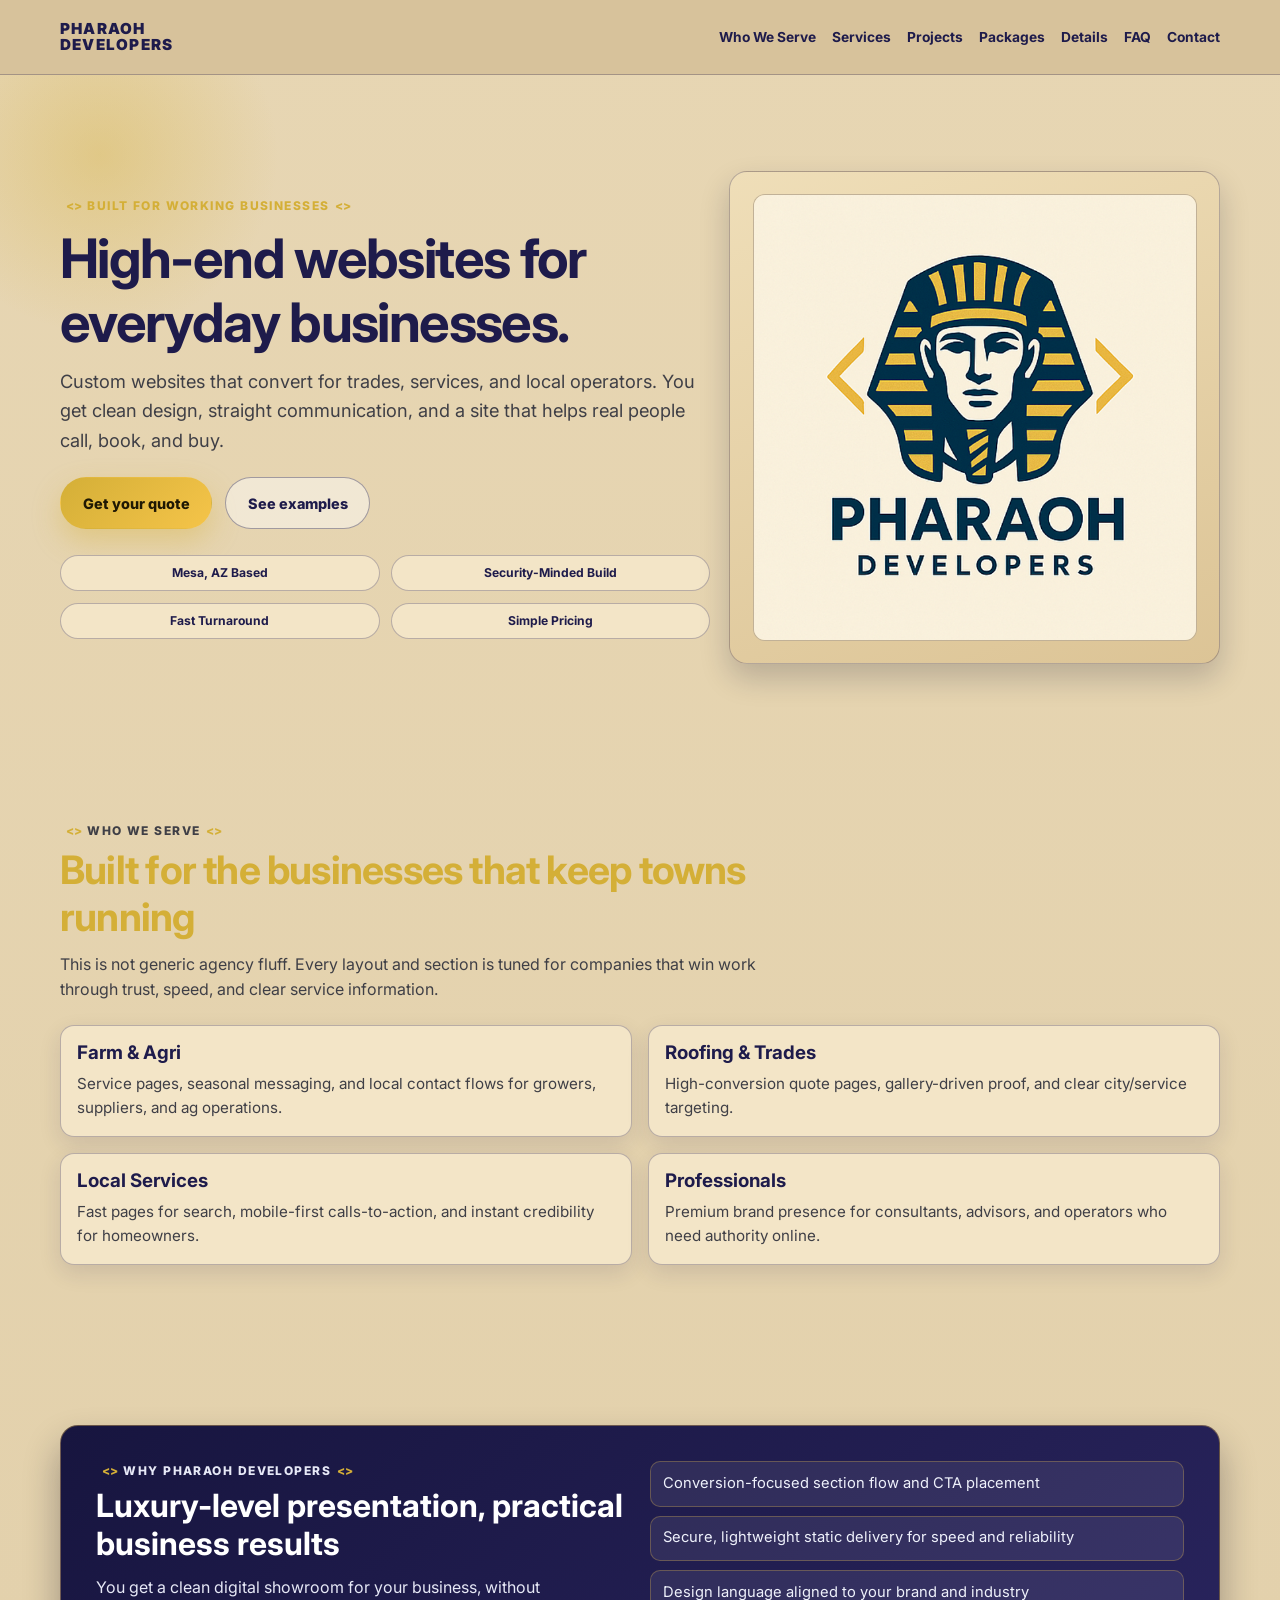
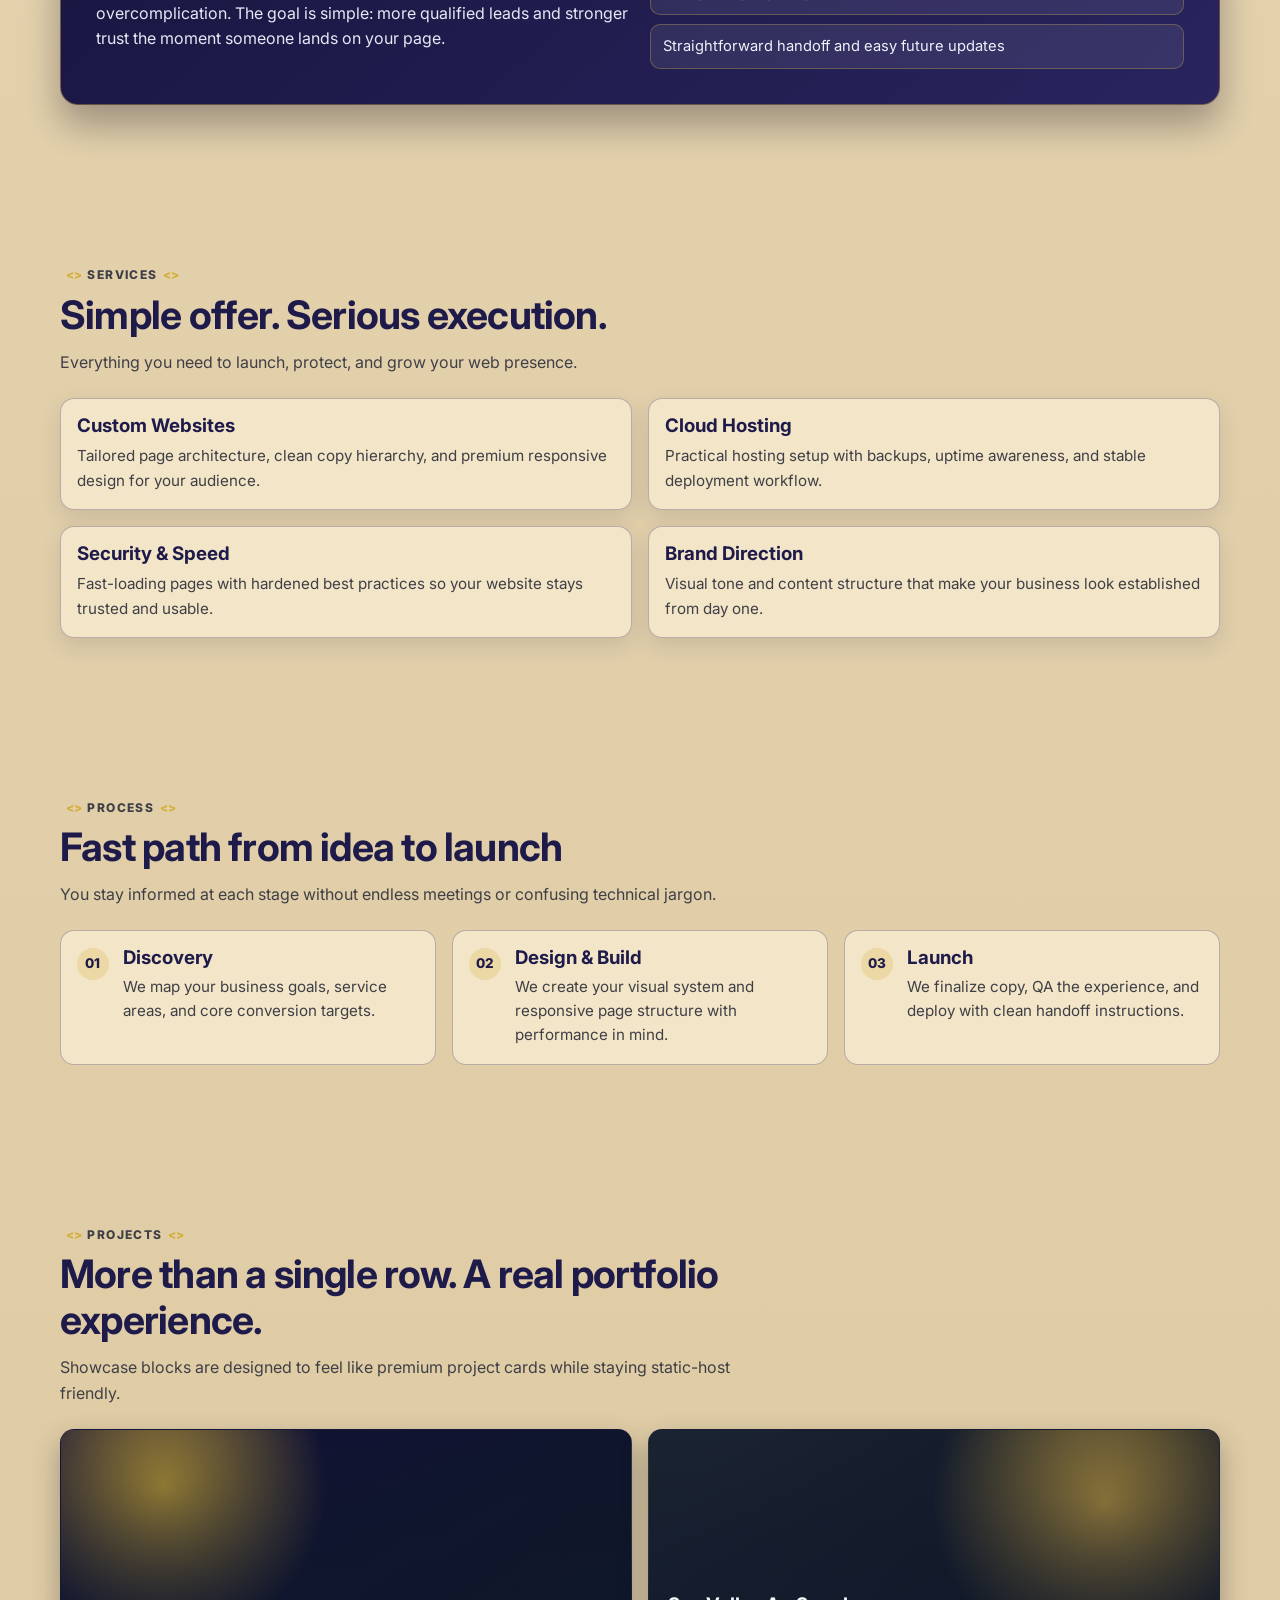
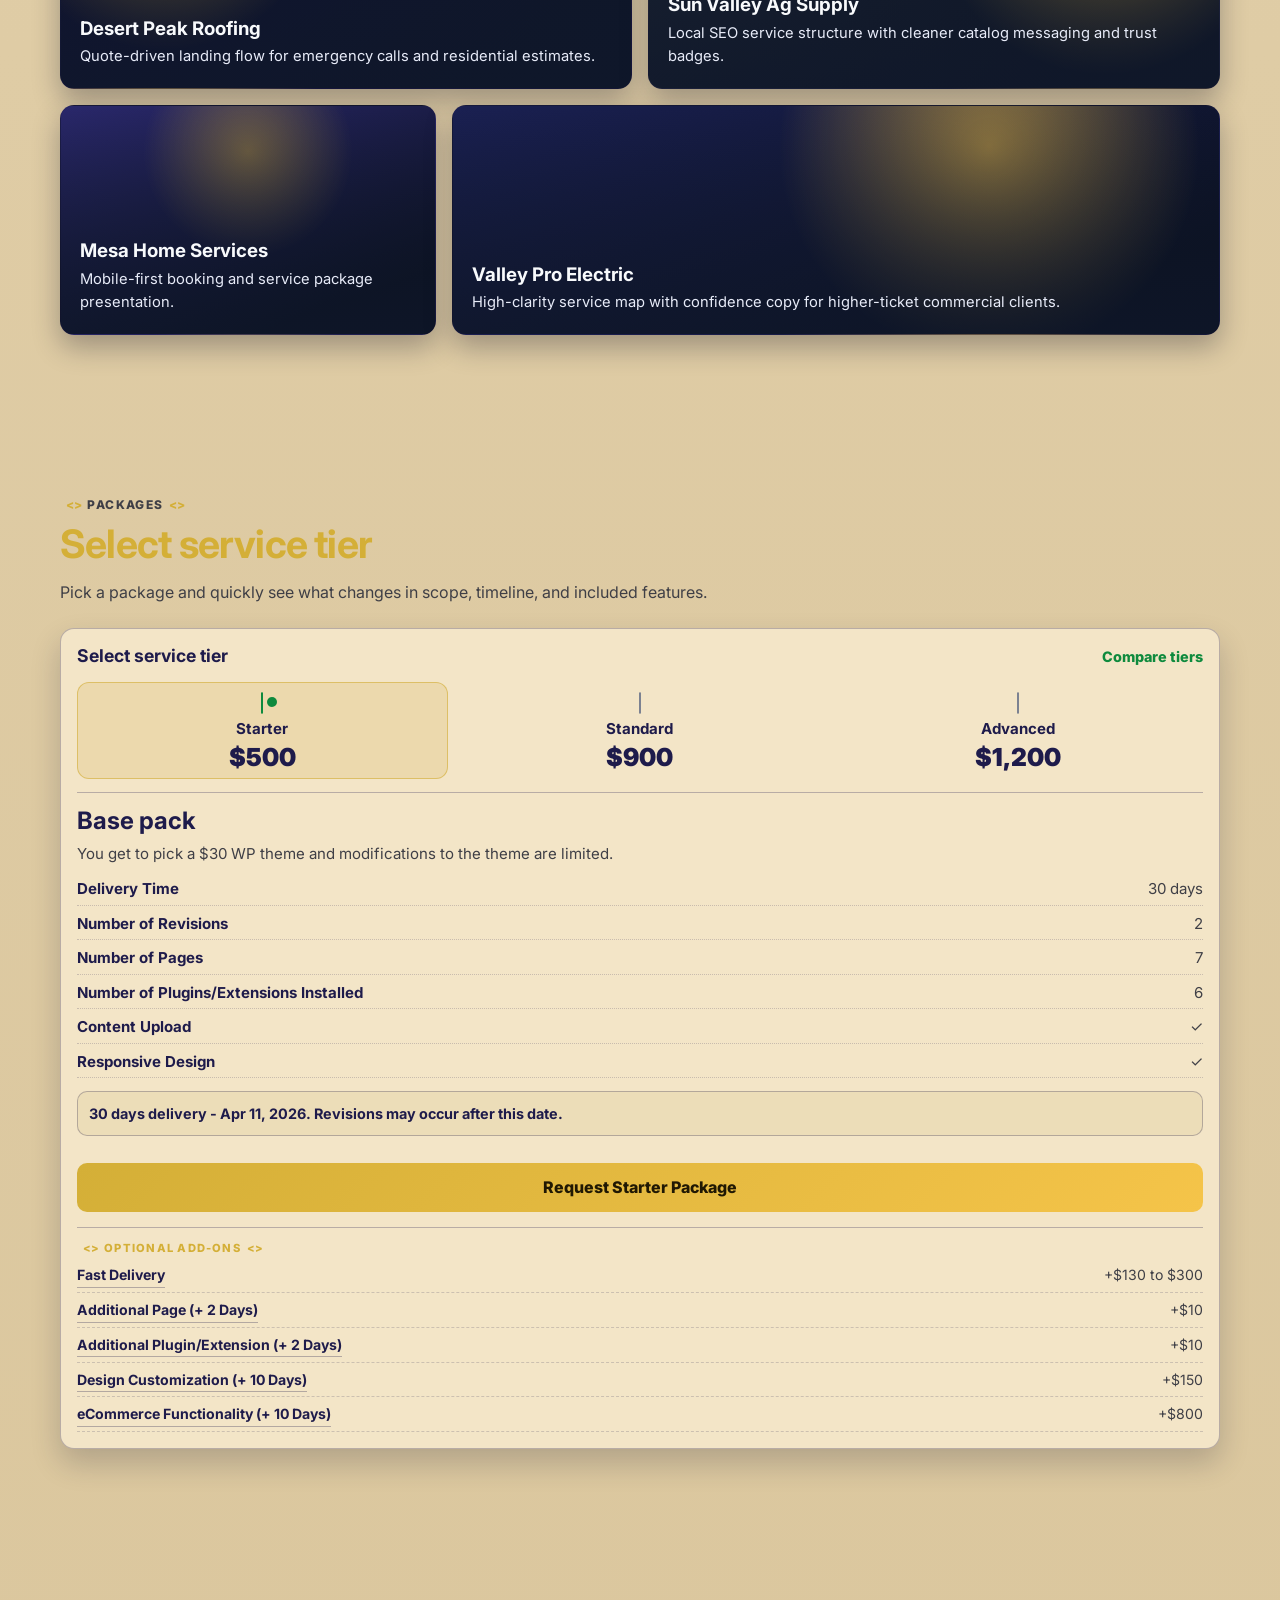
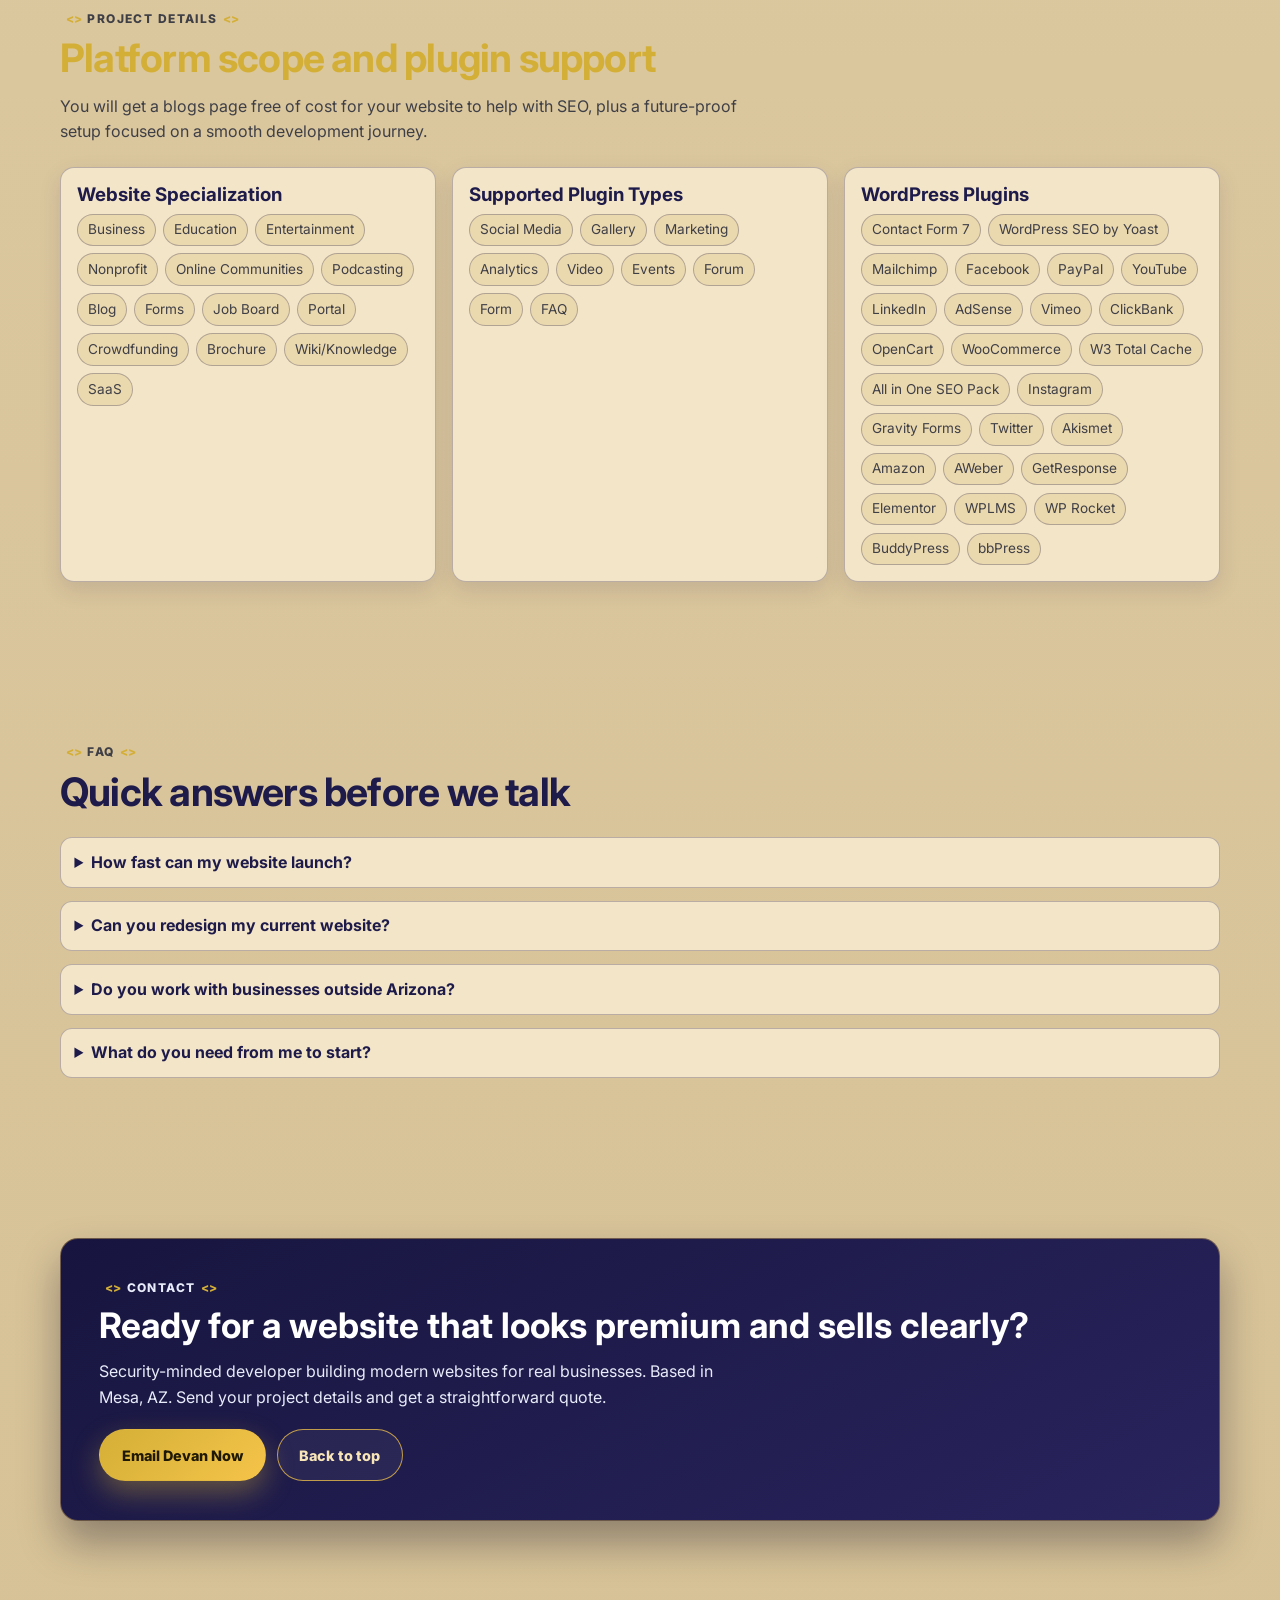
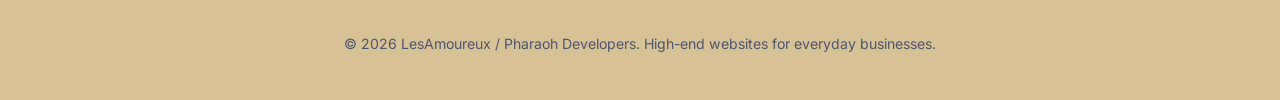
==== index.html @ 6e8f8499 "Add files via upload" ====
<!DOCTYPE html>
<html lang="en">
<head>
  <meta charset="UTF-8" />
  <meta name="viewport" content="width=device-width, initial-scale=1" />
  <title>Pharaoh Developers | High-End Websites for Everyday Businesses</title>
  <meta
    name="description"
    content="Pharaoh Developers builds secure, modern, conversion-focused websites for trades, services, and local businesses."
  />
  <link rel="preconnect" href="https://fonts.googleapis.com" />
  <link rel="preconnect" href="https://fonts.gstatic.com" crossorigin />
  <link
    href="https://fonts.googleapis.com/css2?family=Inter:wght@400;500;600;700;800;900&display=swap"
    rel="stylesheet"
  />
  <style>
    :root {
      --navy: #1e1b4b;
      --navy-2: #2a2566;
      --gold: #d4af37;
      --gold-2: #f5c449;
      --sand: #e7d6b3;
      --sand-2: #d7c297;
      --card: #f3e5c7;
      --ink: #111111;
      --muted: #3f3f46;
      --line: rgba(30, 27, 75, 0.28);
      --ok: #0e8a3d;
      --radius: 14px;
      --shadow: 0 14px 30px rgba(12, 16, 44, 0.2);
    }

    * { box-sizing: border-box; }
    html { scroll-behavior: smooth; }
    body {
      margin: 0;
      font-family: "Inter", system-ui, -apple-system, BlinkMacSystemFont, "Segoe UI", sans-serif;
      color: var(--ink);
      background: linear-gradient(180deg, var(--sand) 0%, var(--sand-2) 100%);
      line-height: 1.6;
    }
    img { max-width: 100%; display: block; }
    .container { width: min(1160px, calc(100% - 2rem)); margin-inline: auto; }

    .site-header {
      position: sticky;
      top: 0;
      z-index: 30;
      border-bottom: 1px solid var(--line);
      background: rgba(214, 193, 154, 0.95);
      backdrop-filter: blur(8px);
    }
    .nav-wrap {
      min-height: 74px;
      display: flex;
      align-items: center;
      justify-content: space-between;
      gap: 1rem;
    }
    .brand {
      text-decoration: none;
      color: var(--navy);
      font-weight: 900;
      letter-spacing: 0.08em;
      text-transform: uppercase;
      line-height: 1.05;
      font-size: 0.95rem;
    }
    .nav-links {
      display: flex;
      flex-wrap: wrap;
      align-items: center;
      gap: 1rem;
    }
    .nav-links a {
      text-decoration: none;
      color: var(--navy);
      font-weight: 700;
      font-size: 0.86rem;
      transition: color 200ms ease;
    }
    .nav-links a:hover,
    .nav-links a:focus-visible { color: var(--gold); }

    section { padding: clamp(2.8rem, 7vw, 5rem) 0; }
    .eyebrow {
      margin: 0;
      color: var(--gold);
      font-weight: 800;
      letter-spacing: 0.12em;
      text-transform: uppercase;
      font-size: 0.75rem;
    }
    .eyebrow::before,
    .eyebrow::after {
      content: "<>";
      color: var(--gold);
      margin: 0 0.35rem;
      letter-spacing: 0;
    }
    h1, h2, h3, h4 { margin-top: 0; line-height: 1.18; }

    .hero {
      position: relative;
      overflow: clip;
      padding-top: clamp(3rem, 8vw, 6rem);
      padding-bottom: clamp(2rem, 6vw, 4.8rem);
    }
    .hero::before {
      content: "";
      position: absolute;
      width: 360px;
      height: 360px;
      left: -80px;
      top: -100px;
      border-radius: 999px;
      background: radial-gradient(circle, rgba(212, 175, 55, 0.35), transparent 70%);
      pointer-events: none;
      z-index: 0;
    }
    .hero-grid {
      position: relative;
      z-index: 1;
      display: grid;
      gap: 1.2rem;
      align-items: center;
    }
    .hero h1 {
      margin: 0.7rem 0 0.8rem;
      color: var(--navy);
      font-size: clamp(2rem, 6vw, 3.4rem);
      letter-spacing: -0.03em;
    }
    .lead {
      margin: 0;
      color: var(--muted);
      max-width: 64ch;
      font-size: clamp(1rem, 2.4vw, 1.14rem);
    }
    .hero-actions { margin-top: 1.4rem; display: flex; flex-wrap: wrap; gap: 0.8rem; }
    .btn {
      text-decoration: none;
      border-radius: 999px;
      border: 1px solid transparent;
      padding: 0.84rem 1.35rem;
      font-size: 0.9rem;
      font-weight: 800;
      display: inline-flex;
      align-items: center;
      justify-content: center;
      transition: transform 200ms ease, box-shadow 200ms ease, color 200ms ease, background 200ms ease;
    }
    .btn-gold {
      background: linear-gradient(135deg, var(--gold), var(--gold-2));
      color: #1f1803;
      box-shadow: 0 12px 28px rgba(212, 175, 55, 0.38);
    }
    .btn-gold:hover,
    .btn-gold:focus-visible { transform: translateY(-2px); }
    .btn-ghost {
      border-color: rgba(30, 27, 75, 0.38);
      color: var(--navy);
      background: rgba(255, 255, 255, 0.45);
    }
    .btn-ghost:hover,
    .btn-ghost:focus-visible { background: var(--navy); color: #fff; transform: translateY(-2px); }

    .hero-card {
      background: linear-gradient(160deg, #efdeb8 0%, #dcc496 100%);
      border: 1px solid var(--line);
      border-radius: calc(var(--radius) + 4px);
      box-shadow: var(--shadow);
      padding: clamp(1rem, 3vw, 1.4rem);
    }
    .hero-logo {
      border-radius: 12px;
      border: 1px solid rgba(30, 27, 75, 0.2);
      background: #ead7aa;
      width: min(100%, 500px);
      margin-inline: auto;
    }
    .hero-trust {
      margin-top: 1.6rem;
      display: grid;
      gap: 0.7rem;
      grid-template-columns: repeat(2, minmax(0, 1fr));
    }
    .trust-pill {
      background: var(--card);
      border: 1px solid var(--line);
      border-radius: 999px;
      color: var(--navy);
      font-size: 0.76rem;
      font-weight: 700;
      text-align: center;
      padding: 0.48rem 0.72rem;
    }

    .section-head { max-width: 72ch; margin-bottom: 1.4rem; }
    .section-head h2 {
      margin: 0.45rem 0 0.75rem;
      color: var(--navy);
      letter-spacing: -0.02em;
      font-size: clamp(1.6rem, 4.6vw, 2.45rem);
    }
    .section-head p { margin: 0; color: var(--muted); }
    #serve .section-head h2,
    #packages .section-head h2,
    #project-details .section-head h2 { color: var(--gold); }

    .checker, .alt-grid, .project-detail-grid { display: grid; gap: 1rem; }
    .checker-card, .alt-card, .detail-card {
      background: var(--card);
      border: 1px solid var(--line);
      border-radius: var(--radius);
      padding: 1rem;
      box-shadow: 0 8px 22px rgba(30, 27, 75, 0.12);
    }
    .checker-card h3, .alt-card h3, .detail-card h3 { margin: 0 0 0.45rem; color: var(--navy); }
    .checker-card p, .alt-card p { margin: 0; color: var(--muted); font-size: 0.95rem; }

    .split-band {
      border-radius: calc(var(--radius) + 4px);
      border: 1px solid rgba(245, 196, 73, 0.35);
      background: linear-gradient(140deg, #17153f 0%, #29245d 100%);
      color: #eef1fb;
      box-shadow: 0 20px 36px rgba(8, 10, 31, 0.32);
      padding: clamp(1.2rem, 4.5vw, 2.2rem);
    }
    .split-grid { display: grid; gap: 1.3rem; align-items: start; }
    .split-band h2 { margin: 0.42rem 0 0.78rem; color: #fff; font-size: clamp(1.4rem, 4vw, 2rem); }
    .split-band p { margin: 0; color: #e6e8f6; }
    .feature-list { list-style: none; margin: 0; padding: 0; display: grid; gap: 0.55rem; }
    .feature-list li {
      border: 1px solid rgba(245, 196, 73, 0.28);
      border-radius: 10px;
      background: rgba(255, 255, 255, 0.08);
      padding: 0.62rem 0.74rem;
      font-size: 0.92rem;
    }

    .timeline { list-style: none; margin: 0; padding: 0; display: grid; gap: 1rem; }
    .timeline li {
      background: var(--card);
      border: 1px solid var(--line);
      border-radius: var(--radius);
      padding: 1rem;
      display: grid;
      grid-template-columns: auto 1fr;
      gap: 0.85rem;
    }
    .step {
      width: 2rem;
      height: 2rem;
      border-radius: 999px;
      background: rgba(212, 175, 55, 0.24);
      color: var(--navy);
      font-size: 0.84rem;
      font-weight: 800;
      display: inline-flex;
      align-items: center;
      justify-content: center;
      margin-top: 0.05rem;
    }
    .timeline h3 { margin: 0 0 0.32rem; color: var(--navy); }
    .timeline p { margin: 0; color: var(--muted); font-size: 0.95rem; }

    .mosaic { display: grid; gap: 1rem; }
    .tile {
      border: 1px solid rgba(30, 27, 75, 0.3);
      border-radius: var(--radius);
      min-height: 220px;
      padding: 1.2rem;
      display: flex;
      align-items: flex-end;
      position: relative;
      overflow: hidden;
      box-shadow: 0 12px 28px rgba(7, 10, 32, 0.3);
    }
    .tile::before {
      content: "";
      position: absolute;
      inset: 0;
      background: linear-gradient(180deg, rgba(0, 0, 0, 0.03), rgba(15, 23, 42, 0.72));
    }
    .tile-content { position: relative; z-index: 1; color: #f8fafc; }
    .tile h3 { margin: 0 0 0.35rem; }
    .tile p { margin: 0; color: #e7ebf8; font-size: 0.92rem; }
    .tile-link {
      color: inherit;
      text-decoration: none;
      display: block;
      width: 100%;
    }
    .tile-a { background: radial-gradient(circle at 18% 22%, rgba(212, 175, 55, 0.78), transparent 32%), linear-gradient(145deg, #13123a 0%, #0f172a 82%); }
    .tile-b { background: radial-gradient(circle at 80% 28%, rgba(245, 196, 73, 0.65), transparent 35%), linear-gradient(120deg, #1b2433 10%, #111827 80%); }
    .tile-c { background: radial-gradient(circle at 50% 20%, rgba(212, 175, 55, 0.48), transparent 40%), linear-gradient(160deg, #2b296f 0%, #0b1120 82%); }
    .tile-d { background: radial-gradient(circle at 70% 18%, rgba(245, 196, 73, 0.58), transparent 37%), linear-gradient(160deg, #1b2155 0%, #0b1120 82%); }

    .package-selector {
      margin-top: 1rem;
      background: var(--card);
      border: 1px solid var(--line);
      border-radius: var(--radius);
      box-shadow: var(--shadow);
      padding: 1rem;
    }
    .package-selector input[type="radio"] { position: absolute; opacity: 0; pointer-events: none; }
    .ps-head {
      display: flex;
      align-items: center;
      justify-content: space-between;
      gap: 0.5rem;
      margin-bottom: 0.88rem;
    }
    .ps-head h3 { margin: 0; color: var(--navy); font-size: 1.1rem; }
    .ps-head span { color: var(--ok); font-weight: 800; font-size: 0.9rem; }
    .ps-tiers {
      display: grid;
      grid-template-columns: repeat(3, minmax(0, 1fr));
      gap: 0.45rem;
      border-bottom: 1px solid var(--line);
      padding-bottom: 0.86rem;
      margin-bottom: 0.86rem;
    }
    .ps-tier {
      text-align: center;
      border: 1px solid transparent;
      border-radius: 12px;
      padding: 0.52rem 0.35rem;
      cursor: pointer;
    }
    .ps-dot {
      width: 22px;
      height: 22px;
      border-radius: 999px;
      border: 1.5px solid #7c8291;
      margin: 0 auto 0.35rem;
      position: relative;
    }
    .ps-name { display: block; color: var(--navy); font-size: 0.94rem; font-weight: 700; }
    .ps-price { display: block; margin-top: 0.24rem; color: var(--navy); font-size: 1.55rem; line-height: 1; font-weight: 900; }
    #p-starter:checked ~ .ps-tiers label[for="p-starter"],
    #p-standard:checked ~ .ps-tiers label[for="p-standard"],
    #p-advanced:checked ~ .ps-tiers label[for="p-advanced"] {
      border-color: rgba(212, 175, 55, 0.6);
      background: #ecd9ad;
    }
    #p-starter:checked ~ .ps-tiers label[for="p-starter"] .ps-dot,
    #p-standard:checked ~ .ps-tiers label[for="p-standard"] .ps-dot,
    #p-advanced:checked ~ .ps-tiers label[for="p-advanced"] .ps-dot { border-color: var(--ok); }
    #p-starter:checked ~ .ps-tiers label[for="p-starter"] .ps-dot::after,
    #p-standard:checked ~ .ps-tiers label[for="p-standard"] .ps-dot::after,
    #p-advanced:checked ~ .ps-tiers label[for="p-advanced"] .ps-dot::after {
      content: "";
      width: 10px;
      height: 10px;
      border-radius: 999px;
      background: var(--ok);
      position: absolute;
      top: 4.3px;
      left: 4.3px;
    }
    .ps-pack { display: none; }
    #p-starter:checked ~ .ps-packs .ps-starter,
    #p-standard:checked ~ .ps-packs .ps-standard,
    #p-advanced:checked ~ .ps-packs .ps-advanced { display: block; }
    .ps-pack h4 { margin: 0 0 0.4rem; color: var(--navy); font-size: 1.5rem; }
    .ps-intro { margin: 0 0 0.7rem; color: var(--muted); font-size: 0.94rem; }
    .ps-lines { list-style: none; margin: 0; padding: 0; display: grid; gap: 0.35rem; }
    .ps-lines li {
      display: flex;
      justify-content: space-between;
      gap: 0.5rem;
      border-bottom: 1px dotted rgba(30, 27, 75, 0.2);
      padding-bottom: 0.24rem;
      color: var(--muted);
      font-size: 0.94rem;
    }
    .ps-lines strong { color: var(--navy); font-weight: 700; }
    .ps-delivery {
      margin-top: 0.8rem;
      border: 1px solid var(--line);
      border-radius: 10px;
      padding: 0.62rem 0.7rem;
      background: #ecddb8;
      color: var(--navy);
      font-size: 0.9rem;
      font-weight: 700;
    }
    .ps-btn {
      margin-top: 0.8rem;
      width: 100%;
      border-radius: 10px;
      padding: 0.72rem;
      text-decoration: none;
      display: inline-flex;
      align-items: center;
      justify-content: center;
      background: linear-gradient(135deg, var(--gold), var(--gold-2));
      color: #201803;
      font-size: 1rem;
      font-weight: 800;
    }
    .ps-addons { margin-top: 0.95rem; border-top: 1px solid var(--line); padding-top: 0.75rem; }
    .ps-addons .eyebrow { font-size: 0.7rem; letter-spacing: 0.11em; margin-bottom: 0.4rem; }
    .ps-addon-list { list-style: none; margin: 0; padding: 0; display: grid; gap: 0.38rem; }
    .ps-addon-list li {
      display: flex;
      justify-content: space-between;
      gap: 0.45rem;
      border-bottom: 1px dashed rgba(30, 27, 75, 0.18);
      padding-bottom: 0.26rem;
      font-size: 0.88rem;
      color: var(--muted);
    }
    .ps-addon-list a {
      color: var(--navy);
      font-weight: 700;
      text-decoration: none;
      border-bottom: 1px solid rgba(30, 27, 75, 0.3);
    }
    .ps-addon-list a:hover,
    .ps-addon-list a:focus-visible { color: var(--gold); border-bottom-color: var(--gold); }

    .tag-list {
      list-style: none;
      margin: 0;
      padding: 0;
      display: flex;
      flex-wrap: wrap;
      gap: 0.45rem;
    }
    .tag-list li {
      border: 1px solid var(--line);
      border-radius: 999px;
      background: #ead8ae;
      color: var(--muted);
      font-size: 0.85rem;
      padding: 0.28rem 0.62rem;
    }
    .faq-wrap { display: grid; gap: 0.8rem; }
    details {
      background: var(--card);
      border: 1px solid var(--line);
      border-radius: 12px;
      padding: 0.72rem 0.84rem;
    }
    summary { cursor: pointer; color: var(--navy); font-weight: 700; }
    details p { margin: 0.65rem 0 0.1rem; color: var(--muted); font-size: 0.94rem; }

    .final-cta {
      background: linear-gradient(150deg, #17153f 0%, #29245d 100%);
      border: 1px solid rgba(245, 196, 73, 0.36);
      border-radius: calc(var(--radius) + 4px);
      box-shadow: 0 22px 40px rgba(8, 10, 31, 0.35);
      color: #f4f6ff;
      padding: clamp(1.35rem, 5vw, 2.4rem);
    }
    .final-cta h2 { margin: 0.5rem 0 0.8rem; color: #fff; font-size: clamp(1.5rem, 4.5vw, 2.2rem); }
    .final-cta p { margin: 0; color: #e8ebf9; max-width: 64ch; }
    .final-row { margin-top: 1.2rem; display: flex; flex-wrap: wrap; gap: 0.7rem; }
    .final-cta .btn-ghost {
      border-color: rgba(245, 196, 73, 0.75);
      color: #f7e5b8;
      background: rgba(255, 255, 255, 0.05);
    }
    .final-cta .btn-ghost:hover,
    .final-cta .btn-ghost:focus-visible {
      background: linear-gradient(135deg, var(--gold), var(--gold-2));
      color: #201803;
      border-color: transparent;
    }

    .reveal { opacity: 0; transform: translateY(18px); animation: reveal 650ms ease-out forwards; }
    .delay-1 { animation-delay: 110ms; }
    .delay-2 { animation-delay: 220ms; }
    .delay-3 { animation-delay: 320ms; }
    @keyframes reveal { to { opacity: 1; transform: translateY(0); } }

    footer { text-align: center; color: #4d556b; font-size: 0.88rem; padding: 2rem 0 2.8rem; }

    @media (max-width: 680px) {
      .nav-wrap {
        flex-direction: column;
        align-items: flex-start;
        padding-block: 0.55rem;
        gap: 0.45rem;
      }
      .nav-links {
        width: 100%;
        overflow-x: auto;
        flex-wrap: nowrap;
        gap: 0.5rem;
        padding-bottom: 0.35rem;
      }
      .nav-links a {
        white-space: nowrap;
        border: 1px solid rgba(30, 27, 75, 0.2);
        border-radius: 999px;
        background: rgba(30, 27, 75, 0.06);
        padding: 0.34rem 0.82rem;
      }
      .ps-price { font-size: 1.4rem; }
    }

    @media (min-width: 760px) {
      .checker, .alt-grid, .project-detail-grid { grid-template-columns: repeat(2, minmax(0, 1fr)); }
    }
    @media (min-width: 940px) {
      .hero-grid { grid-template-columns: minmax(0, 1.14fr) minmax(0, 0.86fr); }
      .split-grid { grid-template-columns: 1fr 1fr; }
      .timeline { grid-template-columns: repeat(3, minmax(0, 1fr)); }
      .mosaic { grid-template-columns: repeat(6, minmax(0, 1fr)); }
      .tile-a { grid-column: span 3; min-height: 260px; }
      .tile-b { grid-column: span 3; min-height: 260px; }
      .tile-c { grid-column: span 2; min-height: 230px; }
      .tile-d { grid-column: span 4; min-height: 230px; }
      .project-detail-grid { grid-template-columns: repeat(3, minmax(0, 1fr)); }
    }
    @media (prefers-reduced-motion: reduce) {
      * { animation-duration: 0.001ms !important; animation-iteration-count: 1 !important; transition: none !important; }
    }
  </style>
</head>
<body>
  <header class="site-header">
    <div class="container nav-wrap">
      <a class="brand" href="#top">Pharaoh<br />Developers</a>
      <nav class="nav-links" aria-label="Primary">
        <a href="#serve">Who We Serve</a>
        <a href="#services">Services</a>
        <a href="#projects">Projects</a>
        <a href="#packages">Packages</a>
        <a href="#project-details">Details</a>
        <a href="#faq">FAQ</a>
        <a href="#contact">Contact</a>
      </nav>
    </div>
  </header>

  <main id="top">
    <section class="hero" aria-labelledby="hero-title">
      <div class="container hero-grid">
        <div class="reveal">
          <p class="eyebrow">Built for working businesses</p>
          <h1 id="hero-title">High-end websites for everyday businesses.</h1>
          <p class="lead">
            Custom websites that convert for trades, services, and local operators. You get clean design,
            straight communication, and a site that helps real people call, book, and buy.
          </p>
          <div class="hero-actions">
            <a class="btn btn-gold" href="mailto:devan@pharaohdevelopers.com">Get your quote</a>
            <a class="btn btn-ghost" href="#projects">See examples</a>
          </div>
          <div class="hero-trust">
            <div class="trust-pill">Mesa, AZ Based</div>
            <div class="trust-pill">Security-Minded Build</div>
            <div class="trust-pill">Fast Turnaround</div>
            <div class="trust-pill">Simple Pricing</div>
          </div>
        </div>
        <aside class="hero-card reveal delay-1">
          <img class="hero-logo" src="./logo.png" alt="Pharaoh Developers logo" />
        </aside>
      </div>
    </section>

    <section id="serve">
      <div class="container">
        <div class="section-head reveal">
          <p class="eyebrow">Who we serve</p>
          <h2>Built for the businesses that keep towns running</h2>
          <p>This is not generic agency fluff. Every layout and section is tuned for companies that win work through trust, speed, and clear service information.</p>
        </div>
        <div class="checker">
          <article class="checker-card reveal"><h3>Farm &amp; Agri</h3><p>Service pages, seasonal messaging, and local contact flows for growers, suppliers, and ag operations.</p></article>
          <article class="checker-card reveal delay-1"><h3>Roofing &amp; Trades</h3><p>High-conversion quote pages, gallery-driven proof, and clear city/service targeting.</p></article>
          <article class="checker-card reveal delay-2"><h3>Local Services</h3><p>Fast pages for search, mobile-first calls-to-action, and instant credibility for homeowners.</p></article>
          <article class="checker-card reveal delay-3"><h3>Professionals</h3><p>Premium brand presence for consultants, advisors, and operators who need authority online.</p></article>
        </div>
      </div>
    </section>

    <section aria-labelledby="value-title">
      <div class="container split-band reveal">
        <div class="split-grid">
          <div>
            <p class="eyebrow">Why Pharaoh Developers</p>
            <h2 id="value-title">Luxury-level presentation, practical business results</h2>
            <p>You get a clean digital showroom for your business, without overcomplication. The goal is simple: more qualified leads and stronger trust the moment someone lands on your page.</p>
          </div>
          <ul class="feature-list">
            <li>Conversion-focused section flow and CTA placement</li>
            <li>Secure, lightweight static delivery for speed and reliability</li>
            <li>Design language aligned to your brand and industry</li>
            <li>Straightforward handoff and easy future updates</li>
          </ul>
        </div>
      </div>
    </section>

    <section id="services">
      <div class="container">
        <div class="section-head reveal">
          <p class="eyebrow">Services</p>
          <h2>Simple offer. Serious execution.</h2>
          <p>Everything you need to launch, protect, and grow your web presence.</p>
        </div>
        <div class="alt-grid">
          <article class="alt-card reveal"><h3>Custom Websites</h3><p>Tailored page architecture, clean copy hierarchy, and premium responsive design for your audience.</p></article>
          <article class="alt-card reveal delay-1"><h3>Cloud Hosting</h3><p>Practical hosting setup with backups, uptime awareness, and stable deployment workflow.</p></article>
          <article class="alt-card reveal delay-2"><h3>Security &amp; Speed</h3><p>Fast-loading pages with hardened best practices so your website stays trusted and usable.</p></article>
          <article class="alt-card reveal delay-3"><h3>Brand Direction</h3><p>Visual tone and content structure that make your business look established from day one.</p></article>
        </div>
      </div>
    </section>

    <section aria-labelledby="process-title">
      <div class="container">
        <div class="section-head reveal">
          <p class="eyebrow">Process</p>
          <h2 id="process-title">Fast path from idea to launch</h2>
          <p>You stay informed at each stage without endless meetings or confusing technical jargon.</p>
        </div>
        <ol class="timeline">
          <li class="reveal"><span class="step">01</span><div><h3>Discovery</h3><p>We map your business goals, service areas, and core conversion targets.</p></div></li>
          <li class="reveal delay-1"><span class="step">02</span><div><h3>Design &amp; Build</h3><p>We create your visual system and responsive page structure with performance in mind.</p></div></li>
          <li class="reveal delay-2"><span class="step">03</span><div><h3>Launch</h3><p>We finalize copy, QA the experience, and deploy with clean handoff instructions.</p></div></li>
        </ol>
      </div>
    </section>

    <section id="projects">
      <div class="container">
        <div class="section-head reveal">
          <p class="eyebrow">Projects</p>
          <h2>More than a single row. A real portfolio experience.</h2>
          <p>Showcase blocks are designed to feel like premium project cards while staying static-host friendly.</p>
        </div>
        <div class="mosaic">
          <article class="tile tile-a reveal"><a class="tile-link" href="./example1.html"><div class="tile-content"><h3>Desert Peak Roofing</h3><p>Quote-driven landing flow for emergency calls and residential estimates.</p></div></a></article>
          <article class="tile tile-b reveal delay-1"><a class="tile-link" href="./example2.html"><div class="tile-content"><h3>Sun Valley Ag Supply</h3><p>Local SEO service structure with cleaner catalog messaging and trust badges.</p></div></a></article>
          <article class="tile tile-c reveal delay-2"><a class="tile-link" href="./example3.html"><div class="tile-content"><h3>Mesa Home Services</h3><p>Mobile-first booking and service package presentation.</p></div></a></article>
          <article class="tile tile-d reveal delay-3"><a class="tile-link" href="./example4.html"><div class="tile-content"><h3>Valley Pro Electric</h3><p>High-clarity service map with confidence copy for higher-ticket commercial clients.</p></div></a></article>
        </div>
      </div>
    </section>

    <section id="packages">
      <div class="container">
        <div class="section-head reveal">
          <p class="eyebrow">Packages</p>
          <h2>Select service tier</h2>
          <p>Pick a package and quickly see what changes in scope, timeline, and included features.</p>
        </div>
        <div class="package-selector reveal delay-1">
          <input type="radio" name="package-tier" id="p-starter" checked />
          <input type="radio" name="package-tier" id="p-standard" />
          <input type="radio" name="package-tier" id="p-advanced" />
          <div class="ps-head"><h3>Select service tier</h3><span>Compare tiers</span></div>
          <div class="ps-tiers">
            <label class="ps-tier" for="p-starter"><span class="ps-dot" aria-hidden="true"></span><span class="ps-name">Starter</span><span class="ps-price">$500</span></label>
            <label class="ps-tier" for="p-standard"><span class="ps-dot" aria-hidden="true"></span><span class="ps-name">Standard</span><span class="ps-price">$900</span></label>
            <label class="ps-tier" for="p-advanced"><span class="ps-dot" aria-hidden="true"></span><span class="ps-name">Advanced</span><span class="ps-price">$1,200</span></label>
          </div>
          <div class="ps-packs">
            <article class="ps-pack ps-starter">
              <h4>Base pack</h4>
              <p class="ps-intro">You get to pick a $30 WP theme and modifications to the theme are limited.</p>
              <ul class="ps-lines">
                <li><strong>Delivery Time</strong><span>30 days</span></li>
                <li><strong>Number of Revisions</strong><span>2</span></li>
                <li><strong>Number of Pages</strong><span>7</span></li>
                <li><strong>Number of Plugins/Extensions Installed</strong><span>6</span></li>
                <li><strong>Content Upload</strong><span class="ok">✓</span></li>
                <li><strong>Responsive Design</strong><span class="ok">✓</span></li>
              </ul>
              <p class="ps-delivery">30 days delivery - Apr 11, 2026. Revisions may occur after this date.</p>
              <a class="ps-btn" href="mailto:devan@pharaohdevelopers.com?subject=Starter%20Package%20Inquiry">Request Starter Package</a>
              <div class="ps-addons">
                <p class="eyebrow">Optional add-ons</p>
                <ul class="ps-addon-list">
                  <li><a href="mailto:devan@pharaohdevelopers.com?subject=Starter%20Add-on%20-%20Fast%20Delivery">Fast Delivery</a><span>+$130 to $300</span></li>
                  <li><a href="mailto:devan@pharaohdevelopers.com?subject=Starter%20Add-on%20-%20Additional%20Page">Additional Page (+ 2 Days)</a><span>+$10</span></li>
                  <li><a href="mailto:devan@pharaohdevelopers.com?subject=Starter%20Add-on%20-%20Additional%20Plugin%20or%20Extension">Additional Plugin/Extension (+ 2 Days)</a><span>+$10</span></li>
                  <li><a href="mailto:devan@pharaohdevelopers.com?subject=Starter%20Add-on%20-%20Design%20Customization">Design Customization (+ 10 Days)</a><span>+$150</span></li>
                  <li><a href="mailto:devan@pharaohdevelopers.com?subject=Starter%20Add-on%20-%20Ecommerce%20Functionality">eCommerce Functionality (+ 10 Days)</a><span>+$800</span></li>
                </ul>
              </div>
            </article>
            <article class="ps-pack ps-standard">
              <h4>Standard pack</h4>
              <p class="ps-intro">You get to pick a $30-$50 WP theme and modifications in color are possible.</p>
              <ul class="ps-lines">
                <li><strong>Delivery Time</strong><span>45 days</span></li>
                <li><strong>Number of Revisions</strong><span>5</span></li>
                <li><strong>Number of Pages</strong><span>11</span></li>
                <li><strong>Number of Plugins/Extensions Installed</strong><span>6</span></li>
                <li><strong>Content Upload</strong><span class="ok">✓</span></li>
                <li><strong>Responsive Design</strong><span class="ok">✓</span></li>
              </ul>
              <p class="ps-delivery">45 days delivery - Apr 26, 2026. Revisions may occur after this date.</p>
              <a class="ps-btn" href="mailto:devan@pharaohdevelopers.com?subject=Standard%20Package%20Inquiry">Request Standard Package</a>
              <div class="ps-addons">
                <p class="eyebrow">Optional add-ons</p>
                <ul class="ps-addon-list">
                  <li><a href="mailto:devan@pharaohdevelopers.com?subject=Standard%20Add-on%20-%20Fast%20Delivery">Fast Delivery</a><span>+$130 to $300</span></li>
                  <li><a href="mailto:devan@pharaohdevelopers.com?subject=Standard%20Add-on%20-%20Additional%20Page">Additional Page (+ 2 Days)</a><span>+$10</span></li>
                  <li><a href="mailto:devan@pharaohdevelopers.com?subject=Standard%20Add-on%20-%20Additional%20Plugin%20or%20Extension">Additional Plugin/Extension (+ 2 Days)</a><span>+$10</span></li>
                  <li><a href="mailto:devan@pharaohdevelopers.com?subject=Standard%20Add-on%20-%20Design%20Customization">Design Customization (+ 10 Days)</a><span>+$150</span></li>
                  <li><a href="mailto:devan@pharaohdevelopers.com?subject=Standard%20Add-on%20-%20Ecommerce%20Functionality">eCommerce Functionality (+ 10 Days)</a><span>+$800</span></li>
                </ul>
              </div>
            </article>
            <article class="ps-pack ps-advanced">
              <h4>All inclusive advanced pack</h4>
              <p class="ps-intro">Consists of everything in standard pack plus premium theme and stock photos.</p>
              <ul class="ps-lines">
                <li><strong>Delivery Time</strong><span>50 days</span></li>
                <li><strong>Number of Revisions</strong><span>7</span></li>
                <li><strong>Number of Pages</strong><span>13</span></li>
                <li><strong>Number of Plugins/Extensions Installed</strong><span>6</span></li>
                <li><strong>Design Customization</strong><span class="ok">✓</span></li>
                <li><strong>Content Upload</strong><span class="ok">✓</span></li>
                <li><strong>Responsive Design</strong><span class="ok">✓</span></li>
                <li><strong>Ecommerce Functionality</strong><span class="ok">✓</span></li>
              </ul>
              <p class="ps-delivery">50 days delivery - May 1, 2026. Revisions may occur after this date.</p>
              <a class="ps-btn" href="mailto:devan@pharaohdevelopers.com?subject=Advanced%20Package%20Inquiry">Request Advanced Package</a>
              <div class="ps-addons">
                <p class="eyebrow">Optional add-ons</p>
                <ul class="ps-addon-list">
                  <li><a href="mailto:devan@pharaohdevelopers.com?subject=Advanced%20Add-on%20-%20Fast%20Delivery">Fast Delivery</a><span>+$130 to $300</span></li>
                  <li><a href="mailto:devan@pharaohdevelopers.com?subject=Advanced%20Add-on%20-%20Additional%20Page">Additional Page (+ 2 Days)</a><span>+$10</span></li>
                  <li><a href="mailto:devan@pharaohdevelopers.com?subject=Advanced%20Add-on%20-%20Additional%20Plugin%20or%20Extension">Additional Plugin/Extension (+ 2 Days)</a><span>+$10</span></li>
                  <li><a href="mailto:devan@pharaohdevelopers.com?subject=Advanced%20Add-on%20-%20Design%20Customization">Design Customization (+ 10 Days)</a><span>+$150</span></li>
                  <li><a href="mailto:devan@pharaohdevelopers.com?subject=Advanced%20Add-on%20-%20Ecommerce%20Functionality">eCommerce Functionality (+ 10 Days)</a><span>+$800</span></li>
                </ul>
              </div>
            </article>
          </div>
        </div>
      </div>
    </section>

    <section id="project-details">
      <div class="container">
        <div class="section-head reveal">
          <p class="eyebrow">Project details</p>
          <h2>Platform scope and plugin support</h2>
          <p>You will get a blogs page free of cost for your website to help with SEO, plus a future-proof setup focused on a smooth development journey.</p>
        </div>
        <div class="project-detail-grid">
          <article class="detail-card reveal">
            <h3>Website Specialization</h3>
            <ul class="tag-list">
              <li>Business</li><li>Education</li><li>Entertainment</li><li>Nonprofit</li><li>Online Communities</li><li>Podcasting</li><li>Blog</li><li>Forms</li><li>Job Board</li><li>Portal</li><li>Crowdfunding</li><li>Brochure</li><li>Wiki/Knowledge</li><li>SaaS</li>
            </ul>
          </article>
          <article class="detail-card reveal delay-1">
            <h3>Supported Plugin Types</h3>
            <ul class="tag-list">
              <li>Social Media</li><li>Gallery</li><li>Marketing</li><li>Analytics</li><li>Video</li><li>Events</li><li>Forum</li><li>Form</li><li>FAQ</li>
            </ul>
          </article>
          <article class="detail-card reveal delay-2">
            <h3>WordPress Plugins</h3>
            <ul class="tag-list">
              <li>Contact Form 7</li><li>WordPress SEO by Yoast</li><li>Mailchimp</li><li>Facebook</li><li>PayPal</li><li>YouTube</li><li>LinkedIn</li><li>AdSense</li><li>Vimeo</li><li>ClickBank</li><li>OpenCart</li><li>WooCommerce</li><li>W3 Total Cache</li><li>All in One SEO Pack</li><li>Instagram</li><li>Gravity Forms</li><li>Twitter</li><li>Akismet</li><li>Amazon</li><li>AWeber</li><li>GetResponse</li><li>Elementor</li><li>WPLMS</li><li>WP Rocket</li><li>BuddyPress</li><li>bbPress</li>
            </ul>
          </article>
        </div>
      </div>
    </section>

    <section id="faq">
      <div class="container">
        <div class="section-head reveal">
          <p class="eyebrow">FAQ</p>
          <h2>Quick answers before we talk</h2>
        </div>
        <div class="faq-wrap">
          <details class="reveal"><summary>How fast can my website launch?</summary><p>Most projects launch in 1-3 weeks depending on content readiness and revision rounds.</p></details>
          <details class="reveal delay-1"><summary>Can you redesign my current website?</summary><p>Yes. We can rebuild your current site with cleaner structure, better speed, and stronger conversion flow.</p></details>
          <details class="reveal delay-2"><summary>Do you work with businesses outside Arizona?</summary><p>Absolutely. We are based in Mesa, AZ, and build for businesses in any market.</p></details>
          <details class="reveal delay-3"><summary>What do you need from me to start?</summary><p>Your services list, target location, preferred style direction, and any existing logo or photos.</p></details>
        </div>
      </div>
    </section>

    <section id="contact">
      <div class="container final-cta reveal">
        <p class="eyebrow">Contact</p>
        <h2>Ready for a website that looks premium and sells clearly?</h2>
        <p>Security-minded developer building modern websites for real businesses. Based in Mesa, AZ. Send your project details and get a straightforward quote.</p>
        <div class="final-row">
          <a class="btn btn-gold" href="mailto:devan@pharaohdevelopers.com">Email Devan Now</a>
          <a class="btn btn-ghost" href="#top">Back to top</a>
        </div>
      </div>
    </section>
  </main>

  <footer>
    &copy; 2026 LesAmoureux / Pharaoh Developers. High-end websites for everyday businesses.
  </footer>
</body>
</html>
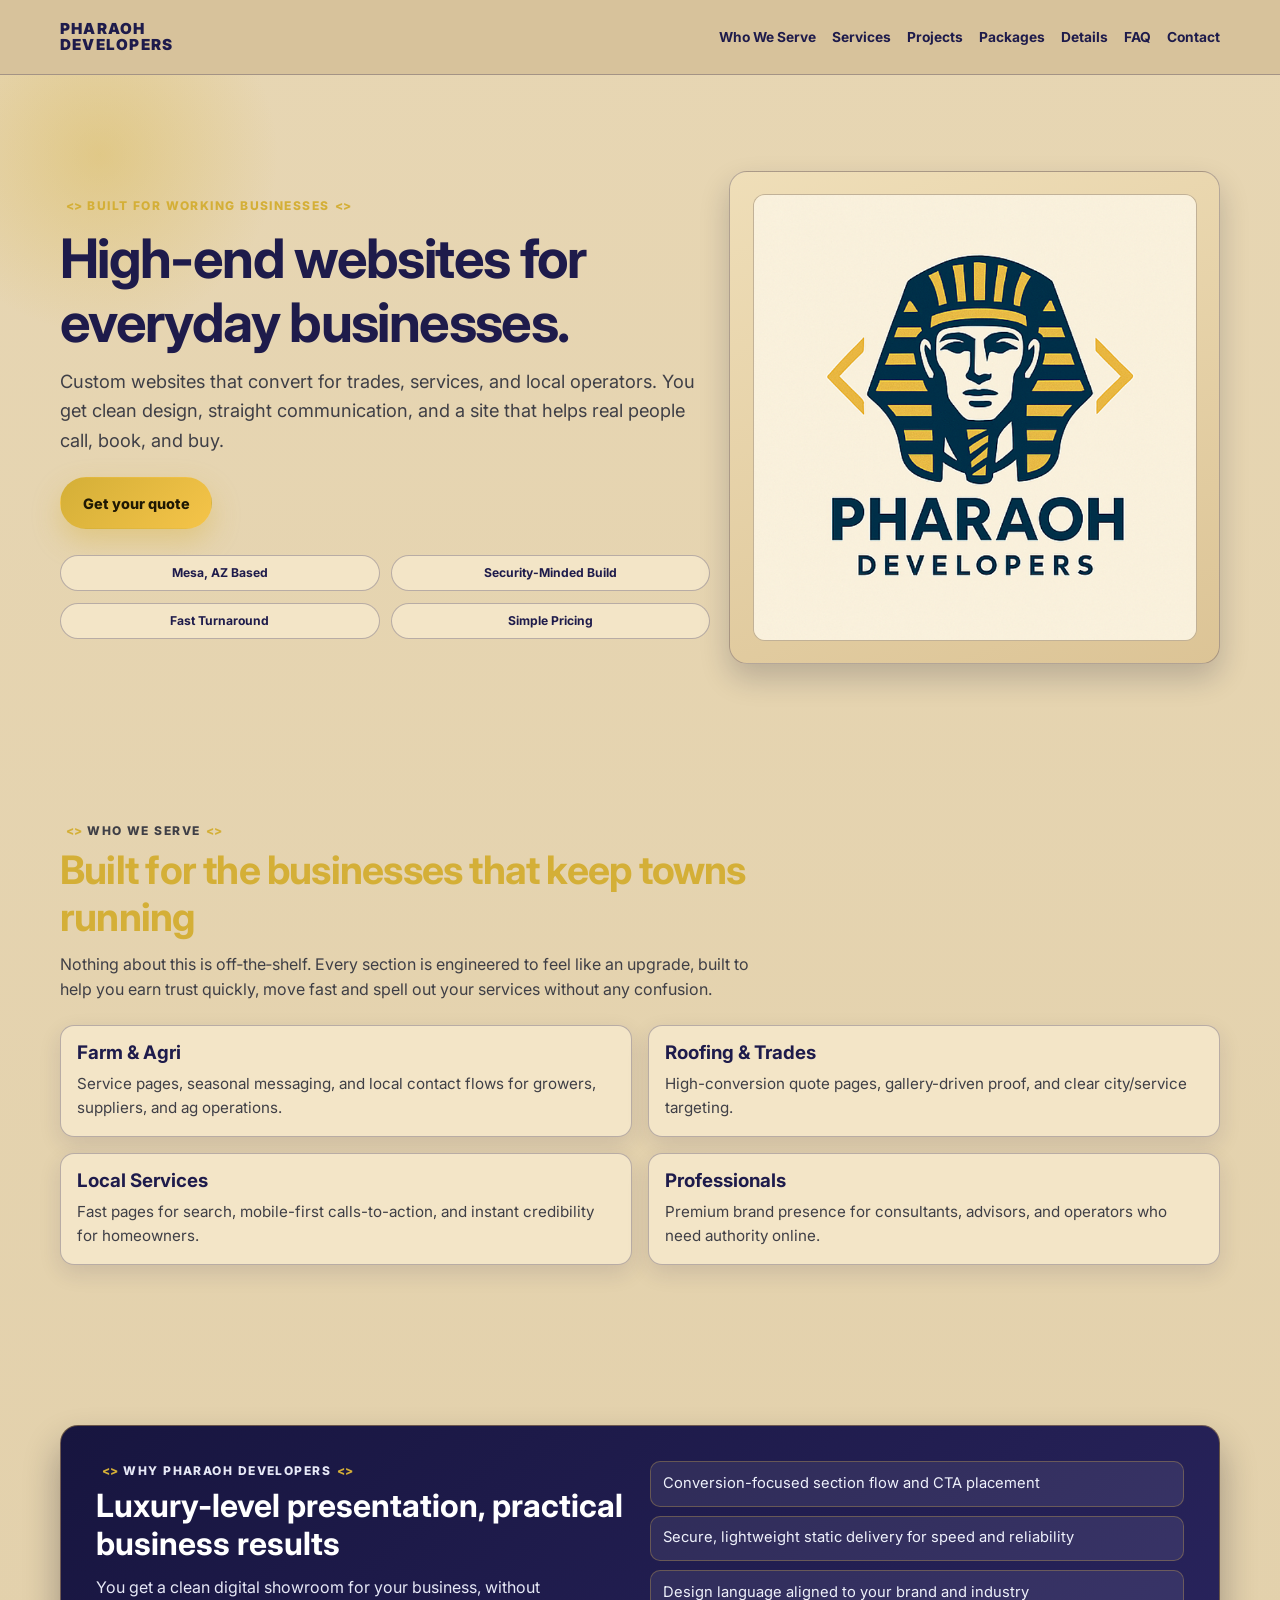
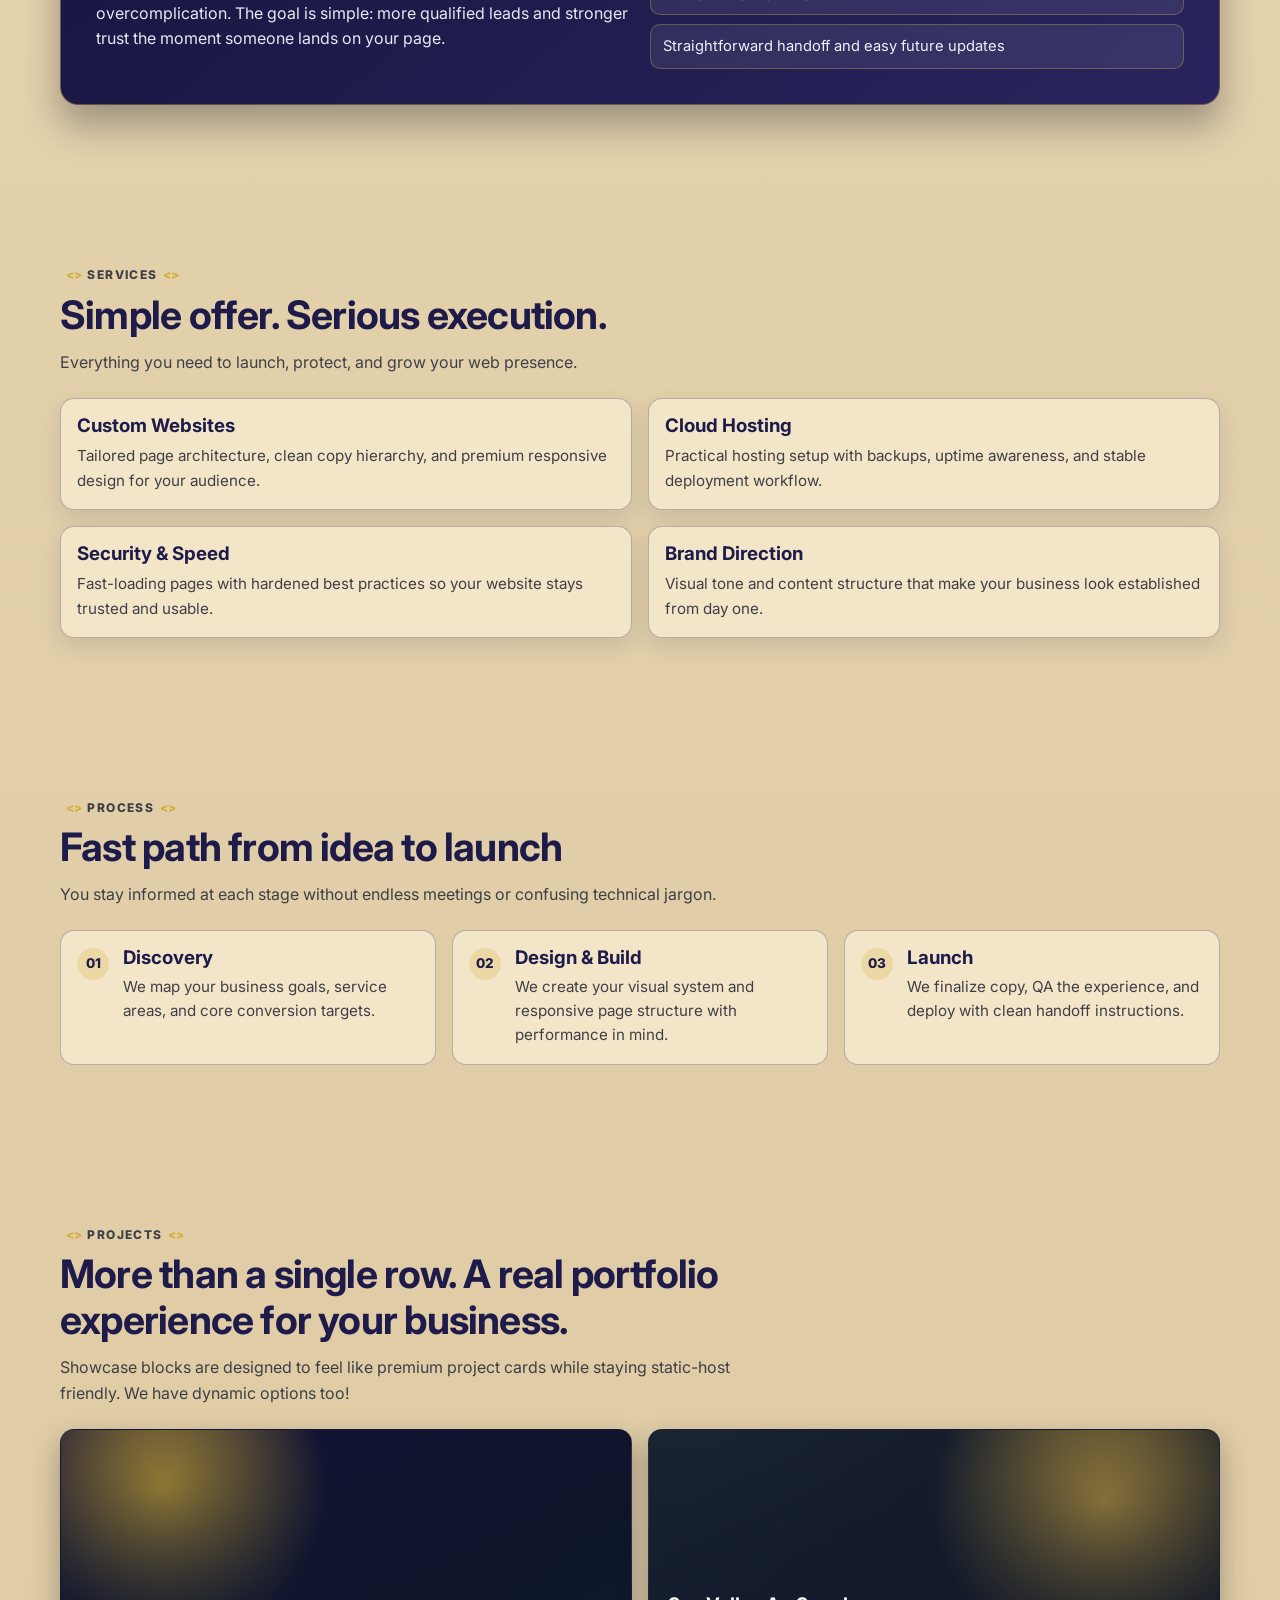
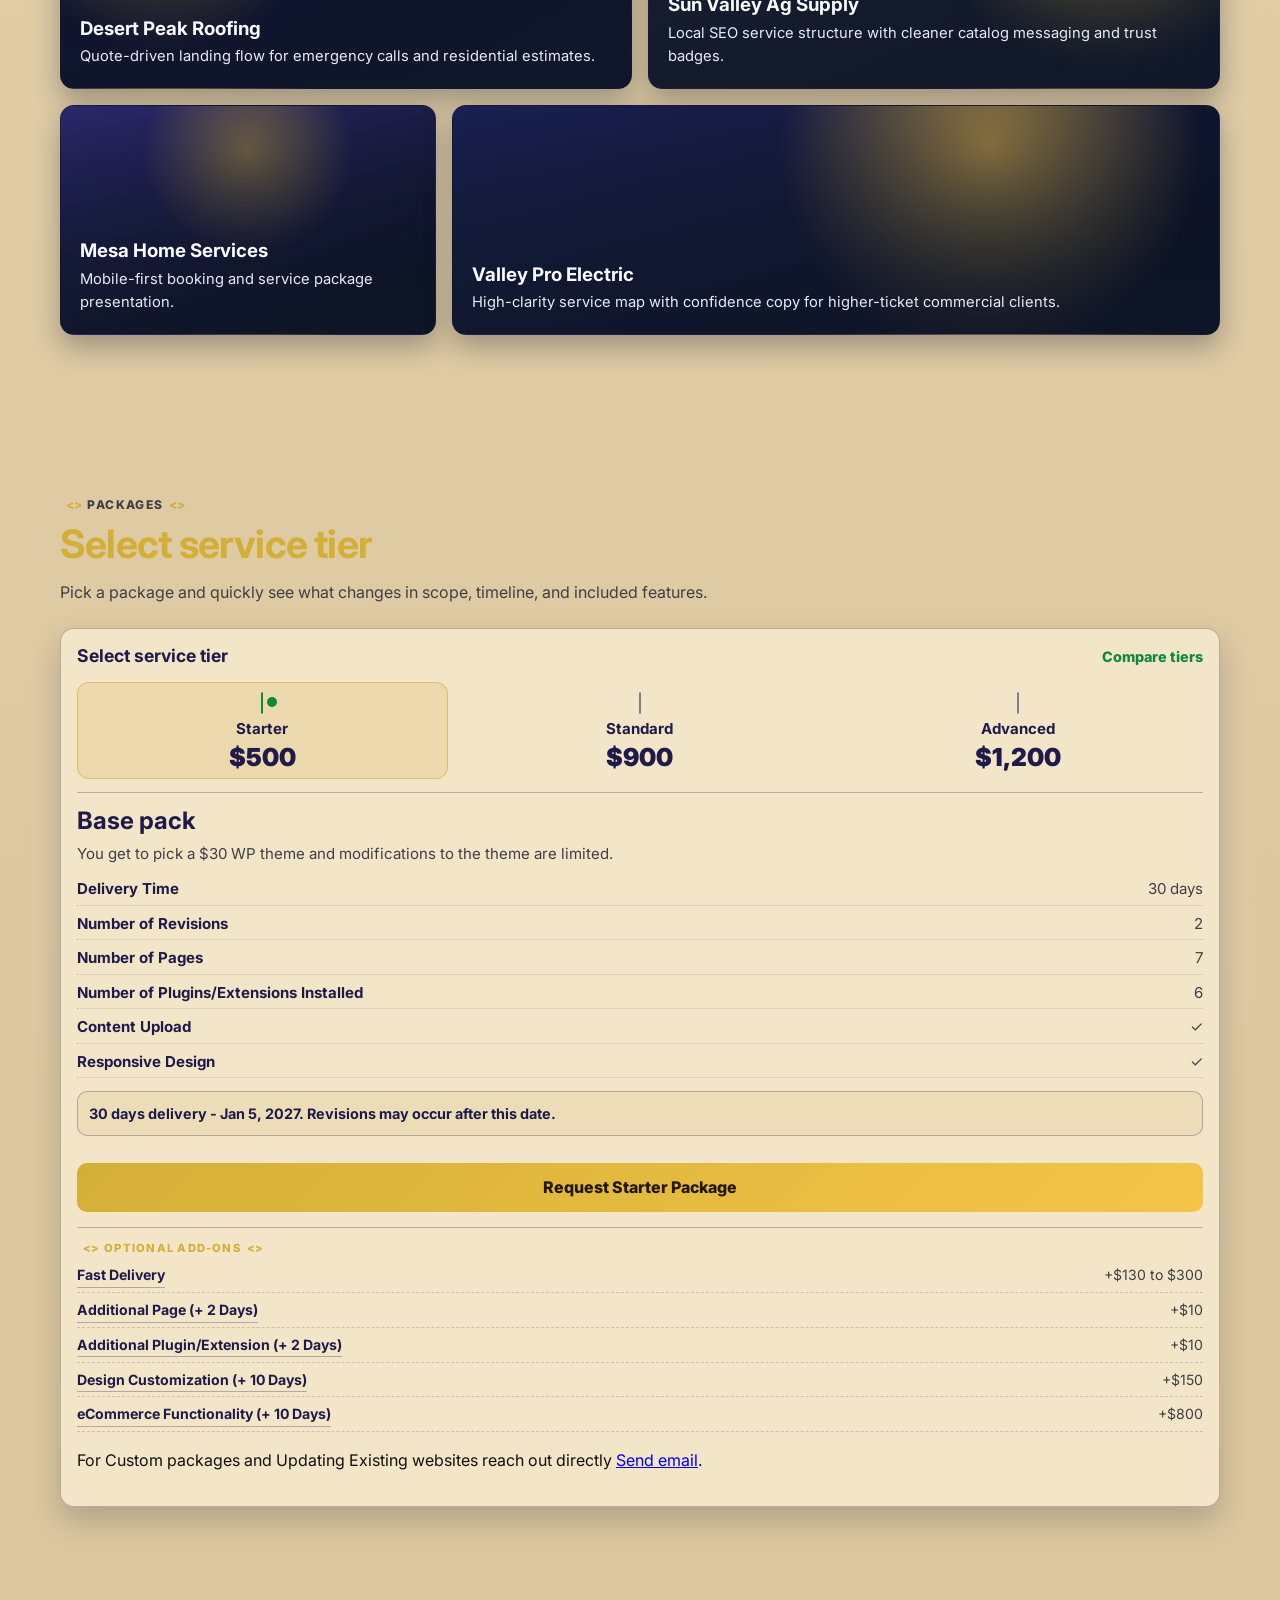
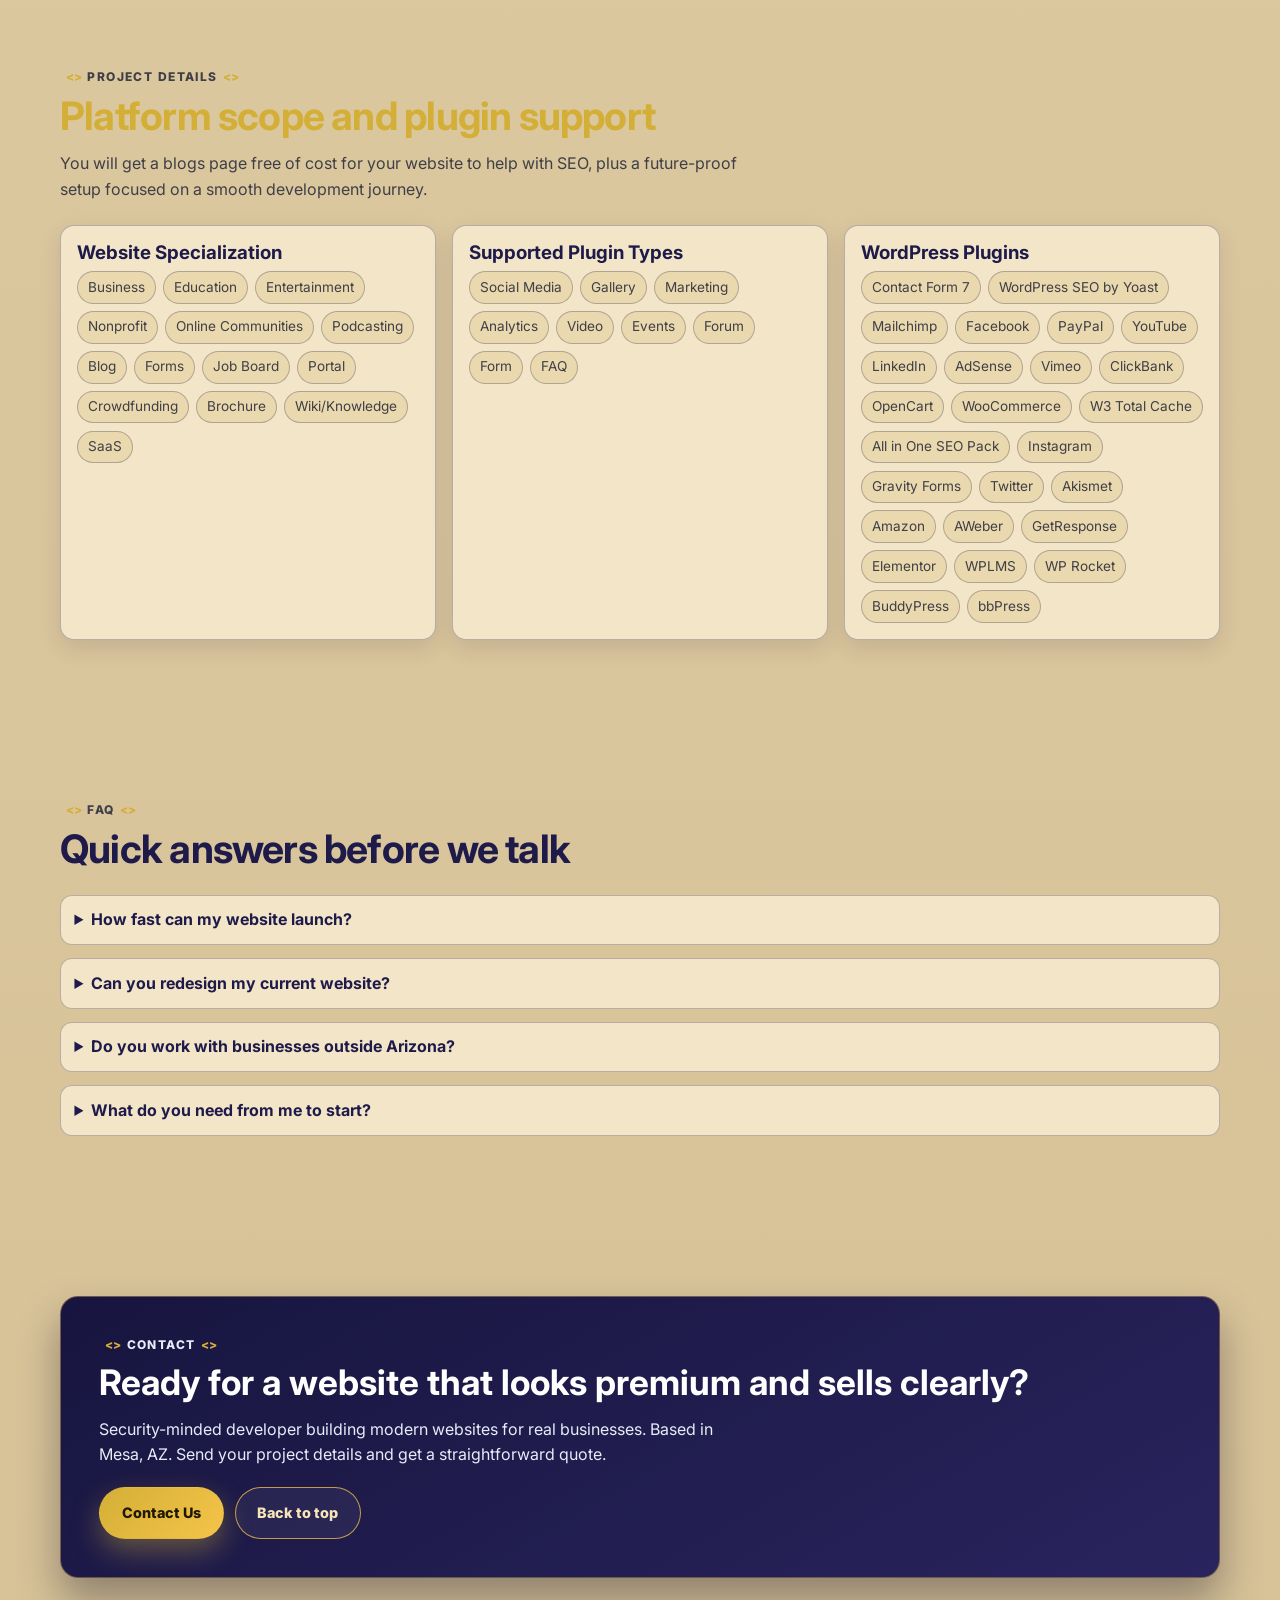
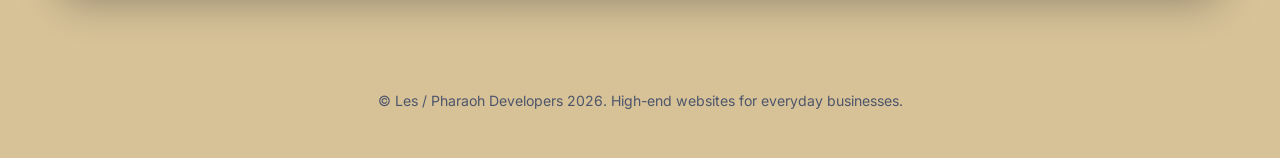
==== commit ac26869a: "Add files via upload Style.css added within raw html. Plus date time change according to system func" ====
--- a/index.html
+++ b/index.html
@@ -14,515 +14,7 @@
     href="https://fonts.googleapis.com/css2?family=Inter:wght@400;500;600;700;800;900&display=swap"
     rel="stylesheet"
   />
-  <style>
-    :root {
-      --navy: #1e1b4b;
-      --navy-2: #2a2566;
-      --gold: #d4af37;
-      --gold-2: #f5c449;
-      --sand: #e7d6b3;
-      --sand-2: #d7c297;
-      --card: #f3e5c7;
-      --ink: #111111;
-      --muted: #3f3f46;
-      --line: rgba(30, 27, 75, 0.28);
-      --ok: #0e8a3d;
-      --radius: 14px;
-      --shadow: 0 14px 30px rgba(12, 16, 44, 0.2);
-    }
-
-    * { box-sizing: border-box; }
-    html { scroll-behavior: smooth; }
-    body {
-      margin: 0;
-      font-family: "Inter", system-ui, -apple-system, BlinkMacSystemFont, "Segoe UI", sans-serif;
-      color: var(--ink);
-      background: linear-gradient(180deg, var(--sand) 0%, var(--sand-2) 100%);
-      line-height: 1.6;
-    }
-    img { max-width: 100%; display: block; }
-    .container { width: min(1160px, calc(100% - 2rem)); margin-inline: auto; }
-
-    .site-header {
-      position: sticky;
-      top: 0;
-      z-index: 30;
-      border-bottom: 1px solid var(--line);
-      background: rgba(214, 193, 154, 0.95);
-      backdrop-filter: blur(8px);
-    }
-    .nav-wrap {
-      min-height: 74px;
-      display: flex;
-      align-items: center;
-      justify-content: space-between;
-      gap: 1rem;
-    }
-    .brand {
-      text-decoration: none;
-      color: var(--navy);
-      font-weight: 900;
-      letter-spacing: 0.08em;
-      text-transform: uppercase;
-      line-height: 1.05;
-      font-size: 0.95rem;
-    }
-    .nav-links {
-      display: flex;
-      flex-wrap: wrap;
-      align-items: center;
-      gap: 1rem;
-    }
-    .nav-links a {
-      text-decoration: none;
-      color: var(--navy);
-      font-weight: 700;
-      font-size: 0.86rem;
-      transition: color 200ms ease;
-    }
-    .nav-links a:hover,
-    .nav-links a:focus-visible { color: var(--gold); }
-
-    section { padding: clamp(2.8rem, 7vw, 5rem) 0; }
-    .eyebrow {
-      margin: 0;
-      color: var(--gold);
-      font-weight: 800;
-      letter-spacing: 0.12em;
-      text-transform: uppercase;
-      font-size: 0.75rem;
-    }
-    .eyebrow::before,
-    .eyebrow::after {
-      content: "<>";
-      color: var(--gold);
-      margin: 0 0.35rem;
-      letter-spacing: 0;
-    }
-    h1, h2, h3, h4 { margin-top: 0; line-height: 1.18; }
-
-    .hero {
-      position: relative;
-      overflow: clip;
-      padding-top: clamp(3rem, 8vw, 6rem);
-      padding-bottom: clamp(2rem, 6vw, 4.8rem);
-    }
-    .hero::before {
-      content: "";
-      position: absolute;
-      width: 360px;
-      height: 360px;
-      left: -80px;
-      top: -100px;
-      border-radius: 999px;
-      background: radial-gradient(circle, rgba(212, 175, 55, 0.35), transparent 70%);
-      pointer-events: none;
-      z-index: 0;
-    }
-    .hero-grid {
-      position: relative;
-      z-index: 1;
-      display: grid;
-      gap: 1.2rem;
-      align-items: center;
-    }
-    .hero h1 {
-      margin: 0.7rem 0 0.8rem;
-      color: var(--navy);
-      font-size: clamp(2rem, 6vw, 3.4rem);
-      letter-spacing: -0.03em;
-    }
-    .lead {
-      margin: 0;
-      color: var(--muted);
-      max-width: 64ch;
-      font-size: clamp(1rem, 2.4vw, 1.14rem);
-    }
-    .hero-actions { margin-top: 1.4rem; display: flex; flex-wrap: wrap; gap: 0.8rem; }
-    .btn {
-      text-decoration: none;
-      border-radius: 999px;
-      border: 1px solid transparent;
-      padding: 0.84rem 1.35rem;
-      font-size: 0.9rem;
-      font-weight: 800;
-      display: inline-flex;
-      align-items: center;
-      justify-content: center;
-      transition: transform 200ms ease, box-shadow 200ms ease, color 200ms ease, background 200ms ease;
-    }
-    .btn-gold {
-      background: linear-gradient(135deg, var(--gold), var(--gold-2));
-      color: #1f1803;
-      box-shadow: 0 12px 28px rgba(212, 175, 55, 0.38);
-    }
-    .btn-gold:hover,
-    .btn-gold:focus-visible { transform: translateY(-2px); }
-    .btn-ghost {
-      border-color: rgba(30, 27, 75, 0.38);
-      color: var(--navy);
-      background: rgba(255, 255, 255, 0.45);
-    }
-    .btn-ghost:hover,
-    .btn-ghost:focus-visible { background: var(--navy); color: #fff; transform: translateY(-2px); }
-
-    .hero-card {
-      background: linear-gradient(160deg, #efdeb8 0%, #dcc496 100%);
-      border: 1px solid var(--line);
-      border-radius: calc(var(--radius) + 4px);
-      box-shadow: var(--shadow);
-      padding: clamp(1rem, 3vw, 1.4rem);
-    }
-    .hero-logo {
-      border-radius: 12px;
-      border: 1px solid rgba(30, 27, 75, 0.2);
-      background: #ead7aa;
-      width: min(100%, 500px);
-      margin-inline: auto;
-    }
-    .hero-trust {
-      margin-top: 1.6rem;
-      display: grid;
-      gap: 0.7rem;
-      grid-template-columns: repeat(2, minmax(0, 1fr));
-    }
-    .trust-pill {
-      background: var(--card);
-      border: 1px solid var(--line);
-      border-radius: 999px;
-      color: var(--navy);
-      font-size: 0.76rem;
-      font-weight: 700;
-      text-align: center;
-      padding: 0.48rem 0.72rem;
-    }
-
-    .section-head { max-width: 72ch; margin-bottom: 1.4rem; }
-    .section-head h2 {
-      margin: 0.45rem 0 0.75rem;
-      color: var(--navy);
-      letter-spacing: -0.02em;
-      font-size: clamp(1.6rem, 4.6vw, 2.45rem);
-    }
-    .section-head p { margin: 0; color: var(--muted); }
-    #serve .section-head h2,
-    #packages .section-head h2,
-    #project-details .section-head h2 { color: var(--gold); }
-
-    .checker, .alt-grid, .project-detail-grid { display: grid; gap: 1rem; }
-    .checker-card, .alt-card, .detail-card {
-      background: var(--card);
-      border: 1px solid var(--line);
-      border-radius: var(--radius);
-      padding: 1rem;
-      box-shadow: 0 8px 22px rgba(30, 27, 75, 0.12);
-    }
-    .checker-card h3, .alt-card h3, .detail-card h3 { margin: 0 0 0.45rem; color: var(--navy); }
-    .checker-card p, .alt-card p { margin: 0; color: var(--muted); font-size: 0.95rem; }
-
-    .split-band {
-      border-radius: calc(var(--radius) + 4px);
-      border: 1px solid rgba(245, 196, 73, 0.35);
-      background: linear-gradient(140deg, #17153f 0%, #29245d 100%);
-      color: #eef1fb;
-      box-shadow: 0 20px 36px rgba(8, 10, 31, 0.32);
-      padding: clamp(1.2rem, 4.5vw, 2.2rem);
-    }
-    .split-grid { display: grid; gap: 1.3rem; align-items: start; }
-    .split-band h2 { margin: 0.42rem 0 0.78rem; color: #fff; font-size: clamp(1.4rem, 4vw, 2rem); }
-    .split-band p { margin: 0; color: #e6e8f6; }
-    .feature-list { list-style: none; margin: 0; padding: 0; display: grid; gap: 0.55rem; }
-    .feature-list li {
-      border: 1px solid rgba(245, 196, 73, 0.28);
-      border-radius: 10px;
-      background: rgba(255, 255, 255, 0.08);
-      padding: 0.62rem 0.74rem;
-      font-size: 0.92rem;
-    }
-
-    .timeline { list-style: none; margin: 0; padding: 0; display: grid; gap: 1rem; }
-    .timeline li {
-      background: var(--card);
-      border: 1px solid var(--line);
-      border-radius: var(--radius);
-      padding: 1rem;
-      display: grid;
-      grid-template-columns: auto 1fr;
-      gap: 0.85rem;
-    }
-    .step {
-      width: 2rem;
-      height: 2rem;
-      border-radius: 999px;
-      background: rgba(212, 175, 55, 0.24);
-      color: var(--navy);
-      font-size: 0.84rem;
-      font-weight: 800;
-      display: inline-flex;
-      align-items: center;
-      justify-content: center;
-      margin-top: 0.05rem;
-    }
-    .timeline h3 { margin: 0 0 0.32rem; color: var(--navy); }
-    .timeline p { margin: 0; color: var(--muted); font-size: 0.95rem; }
-
-    .mosaic { display: grid; gap: 1rem; }
-    .tile {
-      border: 1px solid rgba(30, 27, 75, 0.3);
-      border-radius: var(--radius);
-      min-height: 220px;
-      padding: 1.2rem;
-      display: flex;
-      align-items: flex-end;
-      position: relative;
-      overflow: hidden;
-      box-shadow: 0 12px 28px rgba(7, 10, 32, 0.3);
-    }
-    .tile::before {
-      content: "";
-      position: absolute;
-      inset: 0;
-      background: linear-gradient(180deg, rgba(0, 0, 0, 0.03), rgba(15, 23, 42, 0.72));
-    }
-    .tile-content { position: relative; z-index: 1; color: #f8fafc; }
-    .tile h3 { margin: 0 0 0.35rem; }
-    .tile p { margin: 0; color: #e7ebf8; font-size: 0.92rem; }
-    .tile-link {
-      color: inherit;
-      text-decoration: none;
-      display: block;
-      width: 100%;
-    }
-    .tile-a { background: radial-gradient(circle at 18% 22%, rgba(212, 175, 55, 0.78), transparent 32%), linear-gradient(145deg, #13123a 0%, #0f172a 82%); }
-    .tile-b { background: radial-gradient(circle at 80% 28%, rgba(245, 196, 73, 0.65), transparent 35%), linear-gradient(120deg, #1b2433 10%, #111827 80%); }
-    .tile-c { background: radial-gradient(circle at 50% 20%, rgba(212, 175, 55, 0.48), transparent 40%), linear-gradient(160deg, #2b296f 0%, #0b1120 82%); }
-    .tile-d { background: radial-gradient(circle at 70% 18%, rgba(245, 196, 73, 0.58), transparent 37%), linear-gradient(160deg, #1b2155 0%, #0b1120 82%); }
-
-    .package-selector {
-      margin-top: 1rem;
-      background: var(--card);
-      border: 1px solid var(--line);
-      border-radius: var(--radius);
-      box-shadow: var(--shadow);
-      padding: 1rem;
-    }
-    .package-selector input[type="radio"] { position: absolute; opacity: 0; pointer-events: none; }
-    .ps-head {
-      display: flex;
-      align-items: center;
-      justify-content: space-between;
-      gap: 0.5rem;
-      margin-bottom: 0.88rem;
-    }
-    .ps-head h3 { margin: 0; color: var(--navy); font-size: 1.1rem; }
-    .ps-head span { color: var(--ok); font-weight: 800; font-size: 0.9rem; }
-    .ps-tiers {
-      display: grid;
-      grid-template-columns: repeat(3, minmax(0, 1fr));
-      gap: 0.45rem;
-      border-bottom: 1px solid var(--line);
-      padding-bottom: 0.86rem;
-      margin-bottom: 0.86rem;
-    }
-    .ps-tier {
-      text-align: center;
-      border: 1px solid transparent;
-      border-radius: 12px;
-      padding: 0.52rem 0.35rem;
-      cursor: pointer;
-    }
-    .ps-dot {
-      width: 22px;
-      height: 22px;
-      border-radius: 999px;
-      border: 1.5px solid #7c8291;
-      margin: 0 auto 0.35rem;
-      position: relative;
-    }
-    .ps-name { display: block; color: var(--navy); font-size: 0.94rem; font-weight: 700; }
-    .ps-price { display: block; margin-top: 0.24rem; color: var(--navy); font-size: 1.55rem; line-height: 1; font-weight: 900; }
-    #p-starter:checked ~ .ps-tiers label[for="p-starter"],
-    #p-standard:checked ~ .ps-tiers label[for="p-standard"],
-    #p-advanced:checked ~ .ps-tiers label[for="p-advanced"] {
-      border-color: rgba(212, 175, 55, 0.6);
-      background: #ecd9ad;
-    }
-    #p-starter:checked ~ .ps-tiers label[for="p-starter"] .ps-dot,
-    #p-standard:checked ~ .ps-tiers label[for="p-standard"] .ps-dot,
-    #p-advanced:checked ~ .ps-tiers label[for="p-advanced"] .ps-dot { border-color: var(--ok); }
-    #p-starter:checked ~ .ps-tiers label[for="p-starter"] .ps-dot::after,
-    #p-standard:checked ~ .ps-tiers label[for="p-standard"] .ps-dot::after,
-    #p-advanced:checked ~ .ps-tiers label[for="p-advanced"] .ps-dot::after {
-      content: "";
-      width: 10px;
-      height: 10px;
-      border-radius: 999px;
-      background: var(--ok);
-      position: absolute;
-      top: 4.3px;
-      left: 4.3px;
-    }
-    .ps-pack { display: none; }
-    #p-starter:checked ~ .ps-packs .ps-starter,
-    #p-standard:checked ~ .ps-packs .ps-standard,
-    #p-advanced:checked ~ .ps-packs .ps-advanced { display: block; }
-    .ps-pack h4 { margin: 0 0 0.4rem; color: var(--navy); font-size: 1.5rem; }
-    .ps-intro { margin: 0 0 0.7rem; color: var(--muted); font-size: 0.94rem; }
-    .ps-lines { list-style: none; margin: 0; padding: 0; display: grid; gap: 0.35rem; }
-    .ps-lines li {
-      display: flex;
-      justify-content: space-between;
-      gap: 0.5rem;
-      border-bottom: 1px dotted rgba(30, 27, 75, 0.2);
-      padding-bottom: 0.24rem;
-      color: var(--muted);
-      font-size: 0.94rem;
-    }
-    .ps-lines strong { color: var(--navy); font-weight: 700; }
-    .ps-delivery {
-      margin-top: 0.8rem;
-      border: 1px solid var(--line);
-      border-radius: 10px;
-      padding: 0.62rem 0.7rem;
-      background: #ecddb8;
-      color: var(--navy);
-      font-size: 0.9rem;
-      font-weight: 700;
-    }
-    .ps-btn {
-      margin-top: 0.8rem;
-      width: 100%;
-      border-radius: 10px;
-      padding: 0.72rem;
-      text-decoration: none;
-      display: inline-flex;
-      align-items: center;
-      justify-content: center;
-      background: linear-gradient(135deg, var(--gold), var(--gold-2));
-      color: #201803;
-      font-size: 1rem;
-      font-weight: 800;
-    }
-    .ps-addons { margin-top: 0.95rem; border-top: 1px solid var(--line); padding-top: 0.75rem; }
-    .ps-addons .eyebrow { font-size: 0.7rem; letter-spacing: 0.11em; margin-bottom: 0.4rem; }
-    .ps-addon-list { list-style: none; margin: 0; padding: 0; display: grid; gap: 0.38rem; }
-    .ps-addon-list li {
-      display: flex;
-      justify-content: space-between;
-      gap: 0.45rem;
-      border-bottom: 1px dashed rgba(30, 27, 75, 0.18);
-      padding-bottom: 0.26rem;
-      font-size: 0.88rem;
-      color: var(--muted);
-    }
-    .ps-addon-list a {
-      color: var(--navy);
-      font-weight: 700;
-      text-decoration: none;
-      border-bottom: 1px solid rgba(30, 27, 75, 0.3);
-    }
-    .ps-addon-list a:hover,
-    .ps-addon-list a:focus-visible { color: var(--gold); border-bottom-color: var(--gold); }
-
-    .tag-list {
-      list-style: none;
-      margin: 0;
-      padding: 0;
-      display: flex;
-      flex-wrap: wrap;
-      gap: 0.45rem;
-    }
-    .tag-list li {
-      border: 1px solid var(--line);
-      border-radius: 999px;
-      background: #ead8ae;
-      color: var(--muted);
-      font-size: 0.85rem;
-      padding: 0.28rem 0.62rem;
-    }
-    .faq-wrap { display: grid; gap: 0.8rem; }
-    details {
-      background: var(--card);
-      border: 1px solid var(--line);
-      border-radius: 12px;
-      padding: 0.72rem 0.84rem;
-    }
-    summary { cursor: pointer; color: var(--navy); font-weight: 700; }
-    details p { margin: 0.65rem 0 0.1rem; color: var(--muted); font-size: 0.94rem; }
-
-    .final-cta {
-      background: linear-gradient(150deg, #17153f 0%, #29245d 100%);
-      border: 1px solid rgba(245, 196, 73, 0.36);
-      border-radius: calc(var(--radius) + 4px);
-      box-shadow: 0 22px 40px rgba(8, 10, 31, 0.35);
-      color: #f4f6ff;
-      padding: clamp(1.35rem, 5vw, 2.4rem);
-    }
-    .final-cta h2 { margin: 0.5rem 0 0.8rem; color: #fff; font-size: clamp(1.5rem, 4.5vw, 2.2rem); }
-    .final-cta p { margin: 0; color: #e8ebf9; max-width: 64ch; }
-    .final-row { margin-top: 1.2rem; display: flex; flex-wrap: wrap; gap: 0.7rem; }
-    .final-cta .btn-ghost {
-      border-color: rgba(245, 196, 73, 0.75);
-      color: #f7e5b8;
-      background: rgba(255, 255, 255, 0.05);
-    }
-    .final-cta .btn-ghost:hover,
-    .final-cta .btn-ghost:focus-visible {
-      background: linear-gradient(135deg, var(--gold), var(--gold-2));
-      color: #201803;
-      border-color: transparent;
-    }
-
-    .reveal { opacity: 0; transform: translateY(18px); animation: reveal 650ms ease-out forwards; }
-    .delay-1 { animation-delay: 110ms; }
-    .delay-2 { animation-delay: 220ms; }
-    .delay-3 { animation-delay: 320ms; }
-    @keyframes reveal { to { opacity: 1; transform: translateY(0); } }
-
-    footer { text-align: center; color: #4d556b; font-size: 0.88rem; padding: 2rem 0 2.8rem; }
-
-    @media (max-width: 680px) {
-      .nav-wrap {
-        flex-direction: column;
-        align-items: flex-start;
-        padding-block: 0.55rem;
-        gap: 0.45rem;
-      }
-      .nav-links {
-        width: 100%;
-        overflow-x: auto;
-        flex-wrap: nowrap;
-        gap: 0.5rem;
-        padding-bottom: 0.35rem;
-      }
-      .nav-links a {
-        white-space: nowrap;
-        border: 1px solid rgba(30, 27, 75, 0.2);
-        border-radius: 999px;
-        background: rgba(30, 27, 75, 0.06);
-        padding: 0.34rem 0.82rem;
-      }
-      .ps-price { font-size: 1.4rem; }
-    }
-
-    @media (min-width: 760px) {
-      .checker, .alt-grid, .project-detail-grid { grid-template-columns: repeat(2, minmax(0, 1fr)); }
-    }
-    @media (min-width: 940px) {
-      .hero-grid { grid-template-columns: minmax(0, 1.14fr) minmax(0, 0.86fr); }
-      .split-grid { grid-template-columns: 1fr 1fr; }
-      .timeline { grid-template-columns: repeat(3, minmax(0, 1fr)); }
-      .mosaic { grid-template-columns: repeat(6, minmax(0, 1fr)); }
-      .tile-a { grid-column: span 3; min-height: 260px; }
-      .tile-b { grid-column: span 3; min-height: 260px; }
-      .tile-c { grid-column: span 2; min-height: 230px; }
-      .tile-d { grid-column: span 4; min-height: 230px; }
-      .project-detail-grid { grid-template-columns: repeat(3, minmax(0, 1fr)); }
-    }
-    @media (prefers-reduced-motion: reduce) {
-      * { animation-duration: 0.001ms !important; animation-iteration-count: 1 !important; transition: none !important; }
-    }
-  </style>
+  <link rel="stylesheet" href="./style.css">
 </head>
 <body>
   <header class="site-header">
@@ -552,7 +44,7 @@
           </p>
           <div class="hero-actions">
             <a class="btn btn-gold" href="mailto:devan@pharaohdevelopers.com">Get your quote</a>
-            <a class="btn btn-ghost" href="#projects">See examples</a>
+            <!-- <a class="btn btn-ghost" href="#projects">See examples</a> -->
           </div>
           <div class="hero-trust">
             <div class="trust-pill">Mesa, AZ Based</div>
@@ -572,7 +64,7 @@
         <div class="section-head reveal">
           <p class="eyebrow">Who we serve</p>
           <h2>Built for the businesses that keep towns running</h2>
-          <p>This is not generic agency fluff. Every layout and section is tuned for companies that win work through trust, speed, and clear service information.</p>
+          <p>Nothing about this is off‑the‑shelf. Every section is engineered to feel like an upgrade, built to help you earn trust quickly, move fast and spell out your services without any confusion.</p>
         </div>
         <div class="checker">
           <article class="checker-card reveal"><h3>Farm &amp; Agri</h3><p>Service pages, seasonal messaging, and local contact flows for growers, suppliers, and ag operations.</p></article>
@@ -636,14 +128,14 @@
       <div class="container">
         <div class="section-head reveal">
           <p class="eyebrow">Projects</p>
-          <h2>More than a single row. A real portfolio experience.</h2>
-          <p>Showcase blocks are designed to feel like premium project cards while staying static-host friendly.</p>
+          <h2>More than a single row. A real portfolio experience for your business.</h2>
+          <p>Showcase blocks are designed to feel like premium project cards while staying static-host friendly. We have dynamic options too!</p>
         </div>
         <div class="mosaic">
-          <article class="tile tile-a reveal"><a class="tile-link" href="./example1.html"><div class="tile-content"><h3>Desert Peak Roofing</h3><p>Quote-driven landing flow for emergency calls and residential estimates.</p></div></a></article>
-          <article class="tile tile-b reveal delay-1"><a class="tile-link" href="./example2.html"><div class="tile-content"><h3>Sun Valley Ag Supply</h3><p>Local SEO service structure with cleaner catalog messaging and trust badges.</p></div></a></article>
-          <article class="tile tile-c reveal delay-2"><a class="tile-link" href="./example3.html"><div class="tile-content"><h3>Mesa Home Services</h3><p>Mobile-first booking and service package presentation.</p></div></a></article>
-          <article class="tile tile-d reveal delay-3"><a class="tile-link" href="./example4.html"><div class="tile-content"><h3>Valley Pro Electric</h3><p>High-clarity service map with confidence copy for higher-ticket commercial clients.</p></div></a></article>
+          <article class="tile tile-a reveal"><div class="tile-content"><h3>Desert Peak Roofing</h3><p>Quote-driven landing flow for emergency calls and residential estimates.</p></div></article>
+          <article class="tile tile-b reveal delay-1"><div class="tile-content"><h3>Sun Valley Ag Supply</h3><p>Local SEO service structure with cleaner catalog messaging and trust badges.</p></div></article>
+          <article class="tile tile-c reveal delay-2"><div class="tile-content"><h3>Mesa Home Services</h3><p>Mobile-first booking and service package presentation.</p></div></article>
+          <article class="tile tile-d reveal delay-3"><div class="tile-content"><h3>Valley Pro Electric</h3><p>High-clarity service map with confidence copy for higher-ticket commercial clients.</p></div></article>
         </div>
       </div>
     </section>
@@ -677,7 +169,14 @@
                 <li><strong>Content Upload</strong><span class="ok">✓</span></li>
                 <li><strong>Responsive Design</strong><span class="ok">✓</span></li>
               </ul>
-              <p class="ps-delivery">30 days delivery - Apr 11, 2026. Revisions may occur after this date.</p>
+              <p class="ps-delivery">30 days delivery - <span id="starter-delivery-date"></span>. Revisions may occur after this date.</p>              
+                <script>
+                  (function(){
+                    const now = new Date();
+                    now.setDate(now.getDate() + 30);
+                    document.getElementById('starter-delivery-date').textContent = now.toLocaleDateString(undefined, {month:'short', day:'numeric', year:'numeric'});
+                  })();
+                </script>
               <a class="ps-btn" href="mailto:devan@pharaohdevelopers.com?subject=Starter%20Package%20Inquiry">Request Starter Package</a>
               <div class="ps-addons">
                 <p class="eyebrow">Optional add-ons</p>
@@ -701,7 +200,14 @@
                 <li><strong>Content Upload</strong><span class="ok">✓</span></li>
                 <li><strong>Responsive Design</strong><span class="ok">✓</span></li>
               </ul>
-              <p class="ps-delivery">45 days delivery - Apr 26, 2026. Revisions may occur after this date.</p>
+              <p class="ps-delivery">45 days delivery - <span id="standard-delivery-date"></span>. Revisions may occur after this date.</p>          
+                <script>
+                  (function(){
+                    const now = new Date();
+                    now.setDate(now.getDate() + 45);
+                    document.getElementById('standard-delivery-date').textContent = now.toLocaleDateString(undefined, {month:'short', day:'numeric', year:'numeric'});
+                  })();
+                </script>
               <a class="ps-btn" href="mailto:devan@pharaohdevelopers.com?subject=Standard%20Package%20Inquiry">Request Standard Package</a>
               <div class="ps-addons">
                 <p class="eyebrow">Optional add-ons</p>
@@ -727,7 +233,14 @@
                 <li><strong>Responsive Design</strong><span class="ok">✓</span></li>
                 <li><strong>Ecommerce Functionality</strong><span class="ok">✓</span></li>
               </ul>
-              <p class="ps-delivery">50 days delivery - May 1, 2026. Revisions may occur after this date.</p>
+              <p class="ps-delivery">50 days delivery - <span id="advanced-delivery-date"></span>. Revisions may occur after this date.</p>
+                <script>
+                  (function(){
+                    const now = new Date();
+                    now.setDate(now.getDate() + 50);
+                    document.getElementById('advanced-delivery-date').textContent = now.toLocaleDateString(undefined, {month:'short', day:'numeric', year:'numeric'});
+                  })();
+                </script>
               <a class="ps-btn" href="mailto:devan@pharaohdevelopers.com?subject=Advanced%20Package%20Inquiry">Request Advanced Package</a>
               <div class="ps-addons">
                 <p class="eyebrow">Optional add-ons</p>
@@ -741,7 +254,8 @@
               </div>
             </article>
           </div>
-        </div>
+          <p>For Custom packages and Updating Existing websites reach out directly <a href="mailto:devan@pharaohdevelopers.com">Send email</a>.</p>
+        </div>        
       </div>
     </section>
 
@@ -796,7 +310,7 @@
         <h2>Ready for a website that looks premium and sells clearly?</h2>
         <p>Security-minded developer building modern websites for real businesses. Based in Mesa, AZ. Send your project details and get a straightforward quote.</p>
         <div class="final-row">
-          <a class="btn btn-gold" href="mailto:devan@pharaohdevelopers.com">Email Devan Now</a>
+          <a class="btn btn-gold" href="mailto:devan@pharaohdevelopers.com">Contact Us</a>
           <a class="btn btn-ghost" href="#top">Back to top</a>
         </div>
       </div>
@@ -804,7 +318,7 @@
   </main>
 
   <footer>
-    &copy; 2026 LesAmoureux / Pharaoh Developers. High-end websites for everyday businesses.
+    &copy; Les / Pharaoh Developers 2026. High-end websites for everyday businesses.
   </footer>
 </body>
-</html>
+</html>
--- a/style.css
+++ b/style.css
@@ -0,0 +1,503 @@
+:root 
+{
+      --navy: #1e1b4b;
+      --navy-2: #2a2566;
+      --gold: #d4af37;
+      --gold-2: #f5c449;
+      --sand: #e7d6b3;
+      --sand-2: #d7c297;
+      --card: #f3e5c7;
+      --ink: #111111;
+      --muted: #3f3f46;
+      --line: rgba(30, 27, 75, 0.28);
+      --ok: #0e8a3d;
+      --radius: 14px;
+      --shadow: 0 14px 30px rgba(12, 16, 44, 0.2);
+    }
+
+    * { box-sizing: border-box; }
+    html { scroll-behavior: smooth; }
+    body {
+      margin: 0;
+      font-family: "Inter", system-ui, -apple-system, BlinkMacSystemFont, "Segoe UI", sans-serif;
+      color: var(--ink);
+      background: linear-gradient(180deg, var(--sand) 0%, var(--sand-2) 100%);
+      line-height: 1.6;
+    }
+    img { max-width: 100%; display: block; }
+    .container { width: min(1160px, calc(100% - 2rem)); margin-inline: auto; }
+
+    .site-header {
+      position: sticky;
+      top: 0;
+      z-index: 30;
+      border-bottom: 1px solid var(--line);
+      background: rgba(214, 193, 154, 0.95);
+      backdrop-filter: blur(8px);
+    }
+    .nav-wrap {
+      min-height: 74px;
+      display: flex;
+      align-items: center;
+      justify-content: space-between;
+      gap: 1rem;
+    }
+    .brand {
+      text-decoration: none;
+      color: var(--navy);
+      font-weight: 900;
+      letter-spacing: 0.08em;
+      text-transform: uppercase;
+      line-height: 1.05;
+      font-size: 0.95rem;
+    }
+    .nav-links {
+      display: flex;
+      flex-wrap: wrap;
+      align-items: center;
+      gap: 1rem;
+    }
+    .nav-links a {
+      text-decoration: none;
+      color: var(--navy);
+      font-weight: 700;
+      font-size: 0.86rem;
+      transition: color 200ms ease;
+    }
+    .nav-links a:hover,
+    .nav-links a:focus-visible { color: var(--gold); }
+
+    section { padding: clamp(2.8rem, 7vw, 5rem) 0; }
+    .eyebrow {
+      margin: 0;
+      color: var(--gold);
+      font-weight: 800;
+      letter-spacing: 0.12em;
+      text-transform: uppercase;
+      font-size: 0.75rem;
+    }
+    .eyebrow::before,
+    .eyebrow::after {
+      content: "<>";
+      color: var(--gold);
+      margin: 0 0.35rem;
+      letter-spacing: 0;
+    }
+    h1, h2, h3, h4 { margin-top: 0; line-height: 1.18; }
+
+    .hero {
+      position: relative;
+      overflow: clip;
+      padding-top: clamp(3rem, 8vw, 6rem);
+      padding-bottom: clamp(2rem, 6vw, 4.8rem);
+    }
+    .hero::before {
+      content: "";
+      position: absolute;
+      width: 360px;
+      height: 360px;
+      left: -80px;
+      top: -100px;
+      border-radius: 999px;
+      background: radial-gradient(circle, rgba(212, 175, 55, 0.35), transparent 70%);
+      pointer-events: none;
+      z-index: 0;
+    }
+    .hero-grid {
+      position: relative;
+      z-index: 1;
+      display: grid;
+      gap: 1.2rem;
+      align-items: center;
+    }
+    .hero h1 {
+      margin: 0.7rem 0 0.8rem;
+      color: var(--navy);
+      font-size: clamp(2rem, 6vw, 3.4rem);
+      letter-spacing: -0.03em;
+    }
+    .lead {
+      margin: 0;
+      color: var(--muted);
+      max-width: 64ch;
+      font-size: clamp(1rem, 2.4vw, 1.14rem);
+    }
+    .hero-actions { margin-top: 1.4rem; display: flex; flex-wrap: wrap; gap: 0.8rem; }
+    .btn {
+      text-decoration: none;
+      border-radius: 999px;
+      border: 1px solid transparent;
+      padding: 0.84rem 1.35rem;
+      font-size: 0.9rem;
+      font-weight: 800;
+      display: inline-flex;
+      align-items: center;
+      justify-content: center;
+      transition: transform 200ms ease, box-shadow 200ms ease, color 200ms ease, background 200ms ease;
+    }
+    .btn-gold {
+      background: linear-gradient(135deg, var(--gold), var(--gold-2));
+      color: #1f1803;
+      box-shadow: 0 12px 28px rgba(212, 175, 55, 0.38);
+    }
+    .btn-gold:hover,
+    .btn-gold:focus-visible { transform: translateY(-2px); }
+    .btn-ghost {
+      border-color: rgba(30, 27, 75, 0.38);
+      color: var(--navy);
+      background: rgba(255, 255, 255, 0.45);
+    }
+    .btn-ghost:hover,
+    .btn-ghost:focus-visible { background: var(--navy); color: #fff; transform: translateY(-2px); }
+
+    .hero-card {
+      background: linear-gradient(160deg, #efdeb8 0%, #dcc496 100%);
+      border: 1px solid var(--line);
+      border-radius: calc(var(--radius) + 4px);
+      box-shadow: var(--shadow);
+      padding: clamp(1rem, 3vw, 1.4rem);
+    }
+    .hero-logo {
+      border-radius: 12px;
+      border: 1px solid rgba(30, 27, 75, 0.2);
+      background: #ead7aa;
+      width: min(100%, 500px);
+      margin-inline: auto;
+    }
+    .hero-trust {
+      margin-top: 1.6rem;
+      display: grid;
+      gap: 0.7rem;
+      grid-template-columns: repeat(2, minmax(0, 1fr));
+    }
+    .trust-pill {
+      background: var(--card);
+      border: 1px solid var(--line);
+      border-radius: 999px;
+      color: var(--navy);
+      font-size: 0.76rem;
+      font-weight: 700;
+      text-align: center;
+      padding: 0.48rem 0.72rem;
+    }
+
+    .section-head { max-width: 72ch; margin-bottom: 1.4rem; }
+    .section-head h2 {
+      margin: 0.45rem 0 0.75rem;
+      color: var(--navy);
+      letter-spacing: -0.02em;
+      font-size: clamp(1.6rem, 4.6vw, 2.45rem);
+    }
+    .section-head p { margin: 0; color: var(--muted); }
+    #serve .section-head h2,
+    #packages .section-head h2,
+    #project-details .section-head h2 { color: var(--gold); }
+
+    .checker, .alt-grid, .project-detail-grid { display: grid; gap: 1rem; }
+    .checker-card, .alt-card, .detail-card {
+      background: var(--card);
+      border: 1px solid var(--line);
+      border-radius: var(--radius);
+      padding: 1rem;
+      box-shadow: 0 8px 22px rgba(30, 27, 75, 0.12);
+    }
+    .checker-card h3, .alt-card h3, .detail-card h3 { margin: 0 0 0.45rem; color: var(--navy); }
+    .checker-card p, .alt-card p { margin: 0; color: var(--muted); font-size: 0.95rem; }
+
+    .split-band {
+      border-radius: calc(var(--radius) + 4px);
+      border: 1px solid rgba(245, 196, 73, 0.35);
+      background: linear-gradient(140deg, #17153f 0%, #29245d 100%);
+      color: #eef1fb;
+      box-shadow: 0 20px 36px rgba(8, 10, 31, 0.32);
+      padding: clamp(1.2rem, 4.5vw, 2.2rem);
+    }
+    .split-grid { display: grid; gap: 1.3rem; align-items: start; }
+    .split-band h2 { margin: 0.42rem 0 0.78rem; color: #fff; font-size: clamp(1.4rem, 4vw, 2rem); }
+    .split-band p { margin: 0; color: #e6e8f6; }
+    .feature-list { list-style: none; margin: 0; padding: 0; display: grid; gap: 0.55rem; }
+    .feature-list li {
+      border: 1px solid rgba(245, 196, 73, 0.28);
+      border-radius: 10px;
+      background: rgba(255, 255, 255, 0.08);
+      padding: 0.62rem 0.74rem;
+      font-size: 0.92rem;
+    }
+
+    .timeline { list-style: none; margin: 0; padding: 0; display: grid; gap: 1rem; }
+    .timeline li {
+      background: var(--card);
+      border: 1px solid var(--line);
+      border-radius: var(--radius);
+      padding: 1rem;
+      display: grid;
+      grid-template-columns: auto 1fr;
+      gap: 0.85rem;
+    }
+    .step {
+      width: 2rem;
+      height: 2rem;
+      border-radius: 999px;
+      background: rgba(212, 175, 55, 0.24);
+      color: var(--navy);
+      font-size: 0.84rem;
+      font-weight: 800;
+      display: inline-flex;
+      align-items: center;
+      justify-content: center;
+      margin-top: 0.05rem;
+    }
+    .timeline h3 { margin: 0 0 0.32rem; color: var(--navy); }
+    .timeline p { margin: 0; color: var(--muted); font-size: 0.95rem; }
+
+    .mosaic { display: grid; gap: 1rem; }
+    .tile {
+      border: 1px solid rgba(30, 27, 75, 0.3);
+      border-radius: var(--radius);
+      min-height: 220px;
+      padding: 1.2rem;
+      display: flex;
+      align-items: flex-end;
+      position: relative;
+      overflow: hidden;
+      box-shadow: 0 12px 28px rgba(7, 10, 32, 0.3);
+    }
+    .tile::before {
+      content: "";
+      position: absolute;
+      inset: 0;
+      background: linear-gradient(180deg, rgba(0, 0, 0, 0.03), rgba(15, 23, 42, 0.72));
+    }
+    .tile-content { position: relative; z-index: 1; color: #f8fafc; }
+    .tile h3 { margin: 0 0 0.35rem; }
+    .tile p { margin: 0; color: #e7ebf8; font-size: 0.92rem; }
+    .tile-a { background: radial-gradient(circle at 18% 22%, rgba(212, 175, 55, 0.78), transparent 32%), linear-gradient(145deg, #13123a 0%, #0f172a 82%); }
+    .tile-b { background: radial-gradient(circle at 80% 28%, rgba(245, 196, 73, 0.65), transparent 35%), linear-gradient(120deg, #1b2433 10%, #111827 80%); }
+    .tile-c { background: radial-gradient(circle at 50% 20%, rgba(212, 175, 55, 0.48), transparent 40%), linear-gradient(160deg, #2b296f 0%, #0b1120 82%); }
+    .tile-d { background: radial-gradient(circle at 70% 18%, rgba(245, 196, 73, 0.58), transparent 37%), linear-gradient(160deg, #1b2155 0%, #0b1120 82%); }
+
+    .package-selector {
+      margin-top: 1rem;
+      background: var(--card);
+      border: 1px solid var(--line);
+      border-radius: var(--radius);
+      box-shadow: var(--shadow);
+      padding: 1rem;
+    }
+    .package-selector input[type="radio"] { position: absolute; opacity: 0; pointer-events: none; }
+    .ps-head {
+      display: flex;
+      align-items: center;
+      justify-content: space-between;
+      gap: 0.5rem;
+      margin-bottom: 0.88rem;
+    }
+    .ps-head h3 { margin: 0; color: var(--navy); font-size: 1.1rem; }
+    .ps-head span { color: var(--ok); font-weight: 800; font-size: 0.9rem; }
+    .ps-tiers {
+      display: grid;
+      grid-template-columns: repeat(3, minmax(0, 1fr));
+      gap: 0.45rem;
+      border-bottom: 1px solid var(--line);
+      padding-bottom: 0.86rem;
+      margin-bottom: 0.86rem;
+    }
+    .ps-tier {
+      text-align: center;
+      border: 1px solid transparent;
+      border-radius: 12px;
+      padding: 0.52rem 0.35rem;
+      cursor: pointer;
+    }
+    .ps-dot {
+      width: 22px;
+      height: 22px;
+      border-radius: 999px;
+      border: 1.5px solid #7c8291;
+      margin: 0 auto 0.35rem;
+      position: relative;
+    }
+    .ps-name { display: block; color: var(--navy); font-size: 0.94rem; font-weight: 700; }
+    .ps-price { display: block; margin-top: 0.24rem; color: var(--navy); font-size: 1.55rem; line-height: 1; font-weight: 900; }
+    #p-starter:checked ~ .ps-tiers label[for="p-starter"],
+    #p-standard:checked ~ .ps-tiers label[for="p-standard"],
+    #p-advanced:checked ~ .ps-tiers label[for="p-advanced"] {
+      border-color: rgba(212, 175, 55, 0.6);
+      background: #ecd9ad;
+    }
+    #p-starter:checked ~ .ps-tiers label[for="p-starter"] .ps-dot,
+    #p-standard:checked ~ .ps-tiers label[for="p-standard"] .ps-dot,
+    #p-advanced:checked ~ .ps-tiers label[for="p-advanced"] .ps-dot { border-color: var(--ok); }
+    #p-starter:checked ~ .ps-tiers label[for="p-starter"] .ps-dot::after,
+    #p-standard:checked ~ .ps-tiers label[for="p-standard"] .ps-dot::after,
+    #p-advanced:checked ~ .ps-tiers label[for="p-advanced"] .ps-dot::after {
+      content: "";
+      width: 10px;
+      height: 10px;
+      border-radius: 999px;
+      background: var(--ok);
+      position: absolute;
+      top: 4.3px;
+      left: 4.3px;
+    }
+    .ps-pack { display: none; }
+    #p-starter:checked ~ .ps-packs .ps-starter,
+    #p-standard:checked ~ .ps-packs .ps-standard,
+    #p-advanced:checked ~ .ps-packs .ps-advanced { display: block; }
+    .ps-pack h4 { margin: 0 0 0.4rem; color: var(--navy); font-size: 1.5rem; }
+    .ps-intro { margin: 0 0 0.7rem; color: var(--muted); font-size: 0.94rem; }
+    .ps-lines { list-style: none; margin: 0; padding: 0; display: grid; gap: 0.35rem; }
+    .ps-lines li {
+      display: flex;
+      justify-content: space-between;
+      gap: 0.5rem;
+      border-bottom: 1px dotted rgba(30, 27, 75, 0.2);
+      padding-bottom: 0.24rem;
+      color: var(--muted);
+      font-size: 0.94rem;
+    }
+    .ps-lines strong { color: var(--navy); font-weight: 700; }
+    .ps-delivery {
+      margin-top: 0.8rem;
+      border: 1px solid var(--line);
+      border-radius: 10px;
+      padding: 0.62rem 0.7rem;
+      background: #ecddb8;
+      color: var(--navy);
+      font-size: 0.9rem;
+      font-weight: 700;
+    }
+    .ps-btn {
+      margin-top: 0.8rem;
+      width: 100%;
+      border-radius: 10px;
+      padding: 0.72rem;
+      text-decoration: none;
+      display: inline-flex;
+      align-items: center;
+      justify-content: center;
+      background: linear-gradient(135deg, var(--gold), var(--gold-2));
+      color: #201803;
+      font-size: 1rem;
+      font-weight: 800;
+    }
+    .ps-addons { margin-top: 0.95rem; border-top: 1px solid var(--line); padding-top: 0.75rem; }
+    .ps-addons .eyebrow { font-size: 0.7rem; letter-spacing: 0.11em; margin-bottom: 0.4rem; }
+    .ps-addon-list { list-style: none; margin: 0; padding: 0; display: grid; gap: 0.38rem; }
+    .ps-addon-list li {
+      display: flex;
+      justify-content: space-between;
+      gap: 0.45rem;
+      border-bottom: 1px dashed rgba(30, 27, 75, 0.18);
+      padding-bottom: 0.26rem;
+      font-size: 0.88rem;
+      color: var(--muted);
+    }
+    .ps-addon-list a {
+      color: var(--navy);
+      font-weight: 700;
+      text-decoration: none;
+      border-bottom: 1px solid rgba(30, 27, 75, 0.3);
+    }
+    .ps-addon-list a:hover,
+    .ps-addon-list a:focus-visible { color: var(--gold); border-bottom-color: var(--gold); }
+
+    .tag-list {
+      list-style: none;
+      margin: 0;
+      padding: 0;
+      display: flex;
+      flex-wrap: wrap;
+      gap: 0.45rem;
+    }
+    .tag-list li {
+      border: 1px solid var(--line);
+      border-radius: 999px;
+      background: #ead8ae;
+      color: var(--muted);
+      font-size: 0.85rem;
+      padding: 0.28rem 0.62rem;
+    }
+    .faq-wrap { display: grid; gap: 0.8rem; }
+    details {
+      background: var(--card);
+      border: 1px solid var(--line);
+      border-radius: 12px;
+      padding: 0.72rem 0.84rem;
+    }
+    summary { cursor: pointer; color: var(--navy); font-weight: 700; }
+    details p { margin: 0.65rem 0 0.1rem; color: var(--muted); font-size: 0.94rem; }
+
+    .final-cta {
+      background: linear-gradient(150deg, #17153f 0%, #29245d 100%);
+      border: 1px solid rgba(245, 196, 73, 0.36);
+      border-radius: calc(var(--radius) + 4px);
+      box-shadow: 0 22px 40px rgba(8, 10, 31, 0.35);
+      color: #f4f6ff;
+      padding: clamp(1.35rem, 5vw, 2.4rem);
+    }
+    .final-cta h2 { margin: 0.5rem 0 0.8rem; color: #fff; font-size: clamp(1.5rem, 4.5vw, 2.2rem); }
+    .final-cta p { margin: 0; color: #e8ebf9; max-width: 64ch; }
+    .final-row { margin-top: 1.2rem; display: flex; flex-wrap: wrap; gap: 0.7rem; }
+    .final-cta .btn-ghost {
+      border-color: rgba(245, 196, 73, 0.75);
+      color: #f7e5b8;
+      background: rgba(255, 255, 255, 0.05);
+    }
+    .final-cta .btn-ghost:hover,
+    .final-cta .btn-ghost:focus-visible {
+      background: linear-gradient(135deg, var(--gold), var(--gold-2));
+      color: #201803;
+      border-color: transparent;
+    }
+
+    .reveal { opacity: 0; transform: translateY(18px); animation: reveal 650ms ease-out forwards; }
+    .delay-1 { animation-delay: 110ms; }
+    .delay-2 { animation-delay: 220ms; }
+    .delay-3 { animation-delay: 320ms; }
+    @keyframes reveal { to { opacity: 1; transform: translateY(0); } }
+
+    footer { text-align: center; color: #4d556b; font-size: 0.88rem; padding: 2rem 0 2.8rem; }
+
+    @media (max-width: 680px) {
+      .nav-wrap {
+        flex-direction: column;
+        align-items: flex-start;
+        padding-block: 0.55rem;
+        gap: 0.45rem;
+      }
+      .nav-links {
+        width: 100%;
+        overflow-x: auto;
+        flex-wrap: nowrap;
+        gap: 0.5rem;
+        padding-bottom: 0.35rem;
+      }
+      .nav-links a {
+        white-space: nowrap;
+        border: 1px solid rgba(30, 27, 75, 0.2);
+        border-radius: 999px;
+        background: rgba(30, 27, 75, 0.06);
+        padding: 0.34rem 0.82rem;
+      }
+      .ps-price { font-size: 1.4rem; }
+    }
+
+    @media (min-width: 760px) {
+      .checker, .alt-grid, .project-detail-grid { grid-template-columns: repeat(2, minmax(0, 1fr)); }
+    }
+    @media (min-width: 940px) {
+      .hero-grid { grid-template-columns: minmax(0, 1.14fr) minmax(0, 0.86fr); }
+      .split-grid { grid-template-columns: 1fr 1fr; }
+      .timeline { grid-template-columns: repeat(3, minmax(0, 1fr)); }
+      .mosaic { grid-template-columns: repeat(6, minmax(0, 1fr)); }
+      .tile-a { grid-column: span 3; min-height: 260px; }
+      .tile-b { grid-column: span 3; min-height: 260px; }
+      .tile-c { grid-column: span 2; min-height: 230px; }
+      .tile-d { grid-column: span 4; min-height: 230px; }
+      .project-detail-grid { grid-template-columns: repeat(3, minmax(0, 1fr)); }
+    }
+    @media (prefers-reduced-motion: reduce) {
+      * { animation-duration: 0.001ms !important; animation-iteration-count: 1 !important; transition: none !important; }
+      
+}
